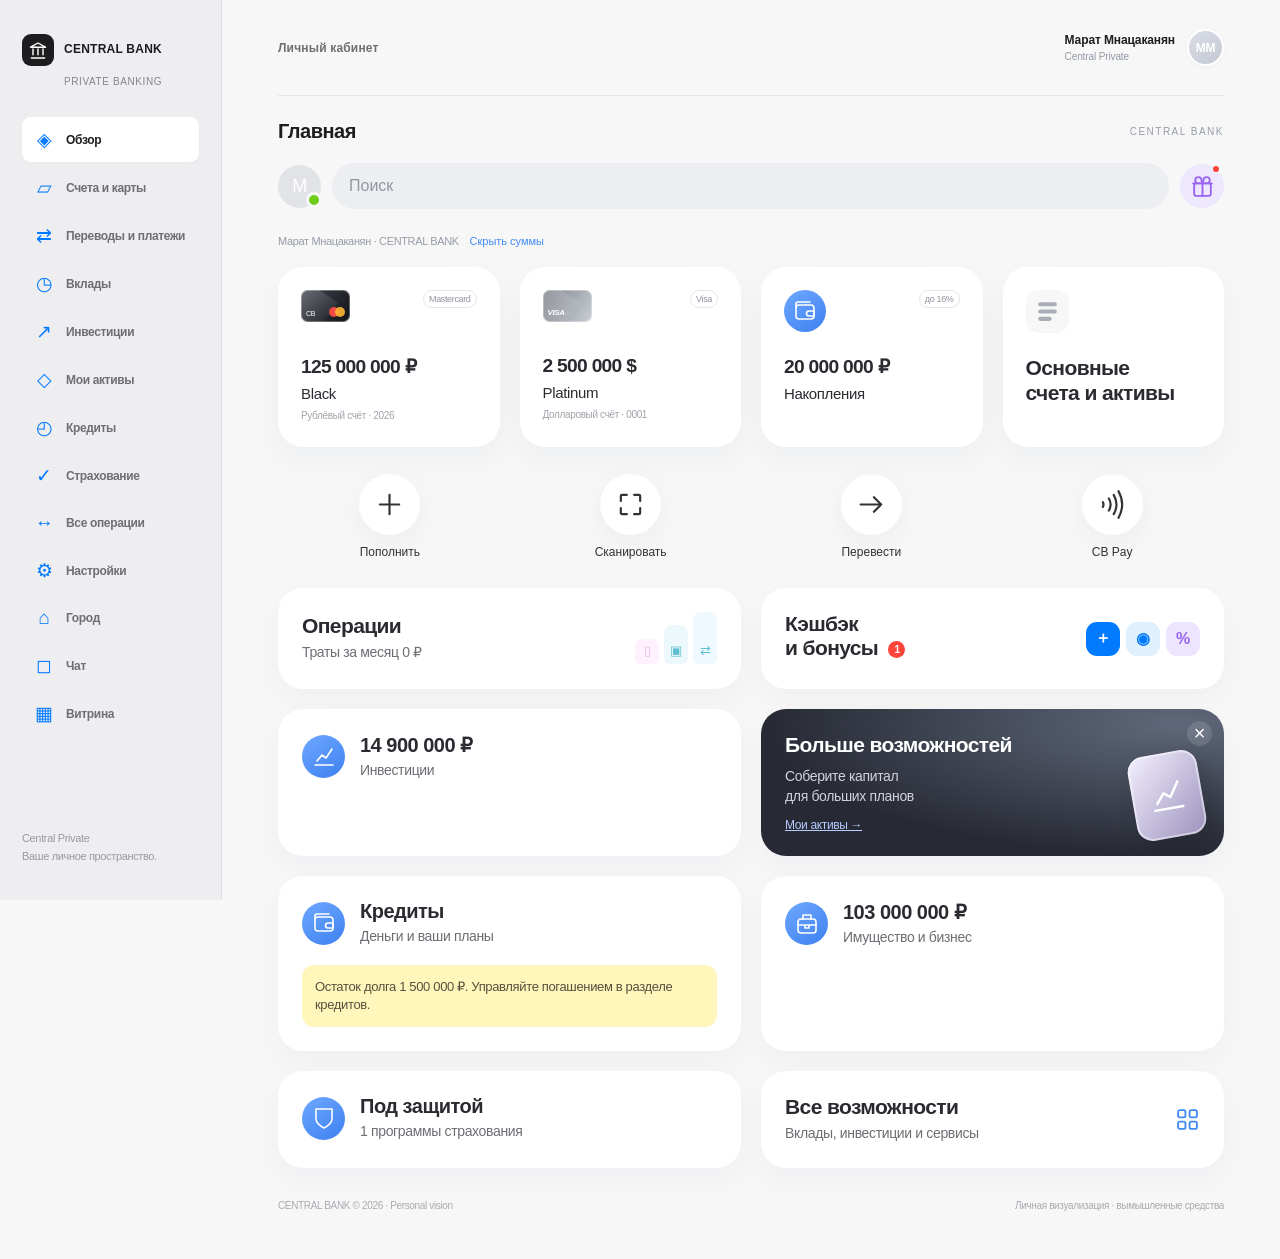
==== central-bank/index.html @ ab54c0a6 "Add QR camera scanner, phone transfer flow and C Bank home screen identity" ====
<!doctype html>
<html lang="ru">
<head>
<meta charset="UTF-8"><meta name="viewport" content="width=device-width, initial-scale=1"><meta name="theme-color" content="#f5f5f7">
<title>CENTRAL BANK — личный капитал</title>
<style>
:root{--bg:#f5f5f7;--panel:#fff;--text:#1d1d1f;--muted:#86868b;--line:#e7e7eb;--blue:#007aff;--gold:#007aff;--green:#248a3d}*{box-sizing:border-box}html{scroll-behavior:smooth}body{margin:0;color:var(--text);background:var(--bg);font:14px -apple-system,BlinkMacSystemFont,"SF Pro Display","Helvetica Neue",Arial,sans-serif;-webkit-font-smoothing:antialiased;letter-spacing:-.025em}button,input,select{font:inherit}button,a{-webkit-tap-highlight-color:transparent}button{cursor:pointer;color:inherit}button:focus-visible,a:focus-visible,input:focus-visible,select:focus-visible{outline:3px solid #007aff80;outline-offset:4px}button{transition:background .2s,transform .2s}button:active{transform:scale(.97)}svg{display:block}.ui-icon{width:21px;height:21px;stroke:currentColor;stroke-width:1.7;fill:none;stroke-linecap:round;stroke-linejoin:round;flex-shrink:0}aside{position:fixed;inset:0 auto 0 0;width:222px;border-right:1px solid #dedee5;background:#eeeef1;padding:34px 22px;display:flex;flex-direction:column;z-index:2}.brand{display:flex;gap:10px;align-items:center;font-size:12px;letter-spacing:.02em;font-weight:750;line-height:1.3}.brand br{display:none}.mark{width:32px;height:32px;display:grid;place-items:center;border-radius:9px;color:#fff;background:#1d1d1f}.mark .ui-icon{width:20px}.private{margin:10px 0 54px 42px;color:var(--muted);font-size:10px;letter-spacing:.06em}.nav{display:grid;gap:7px}.nav a{display:flex;gap:12px;align-items:center;color:#6e6e73;text-decoration:none;padding:12px 14px;border-radius:9px;font-weight:550;font-size:13px}.nav a.active{background:#fff;color:#1d1d1f;box-shadow:0 2px 5px #00000005}.nav a:hover{background:#ffffff99}.nav a.active .ui-icon{color:var(--blue)}.aside-bottom{margin-top:auto;color:#99999f;font-size:11px;line-height:1.7}.main{max-width:1520px;margin-left:222px;padding:0 56px 30px}header{height:96px;display:flex;align-items:center;justify-content:space-between;border-bottom:1px solid var(--line)}.eyebrow{font-size:12px;font-weight:550;letter-spacing:.015em;color:var(--muted)}.header-label{color:#6e6e73}.profile{display:flex;align-items:center;gap:12px}.profile-name{font-size:12px;font-weight:600;letter-spacing:-.01em}.profile small{display:block;color:var(--muted);font-size:10px;font-weight:400;margin-top:4px}.avatar{width:37px;height:37px;display:grid;place-items:center;border-radius:50%;background:linear-gradient(140deg,#dadde5,#c2c8d3);color:#fff;font-size:12px;font-weight:600;border:2px solid #fff;box-shadow:0 1px 4px #0000000a}.intro{margin:35px 0 26px;display:flex;align-items:center;justify-content:space-between}h1{font-size:39px;letter-spacing:-1.8px;line-height:1.1;margin:0 0 10px;font-weight:700}p{margin:0;color:var(--muted);line-height:1.5}.intro p{font-size:13px}.badge{font-size:10px;font-weight:600;color:#6e6e73;background:#e9e9ed;padding:7px 10px;border-radius:6px;letter-spacing:.03em}.wealth{position:relative;padding:7px 0 27px}.wealth-top{display:flex;align-items:center;gap:8px}.icon-btn{background:transparent;border:0;padding:5px;color:#a0a0a6}.icon-btn .ui-icon{width:17px;height:17px}.total{font-size:clamp(36px,4vw,58px);font-weight:650;letter-spacing:-2.4px;line-height:1.15;margin:10px 0 17px;font-variant-numeric:tabular-nums}.wealth-footer{display:flex;align-items:center;justify-content:space-between;gap:15px}.gain{display:flex;align-items:center;gap:6px;font-size:11px;color:#248a3d}.gain .ui-icon{width:14px;height:14px}.rate{font-size:11px;color:#99999f}.section-title{display:flex;justify-content:space-between;align-items:center;margin:10px 0 17px}h2{font-size:21px;font-weight:650;letter-spacing:-.7px;margin:0}.text-button{display:flex;align-items:center;gap:5px;background:none;border:0;color:var(--blue);font-size:12px;padding:7px 0}.text-button .ui-icon{width:14px;height:14px}.cards{display:grid;grid-template-columns:1fr 1fr;gap:24px}.card{position:relative;isolation:isolate;overflow:hidden;aspect-ratio:1.65;padding:25px 28px 23px;border-radius:19px;color:#37373c;background:radial-gradient(ellipse at 30% 0%,#fff 0%,transparent 50%),linear-gradient(120deg,#dddfe3,#f4f4f5 48%,#bfc2ca);box-shadow:0 16px 25px -15px #575b6470,inset 0 0 0 1px #fff9;display:flex;flex-direction:column;transition:transform .35s,box-shadow .35s;min-width:0}.card:before{content:'';position:absolute;inset:0;z-index:-1;opacity:.15;pointer-events:none;background-image:url("data:image/svg+xml,%3Csvg xmlns='http://www.w3.org/2000/svg' width='150' height='150'%3E%3Cfilter id='n'%3E%3CfeTurbulence type='fractalNoise' baseFrequency='.8' numOctaves='3' stitchTiles='stitch'/%3E%3C/filter%3E%3Crect width='100%25' height='100%25' opacity='.4' filter='url(%23n)'/%3E%3C/svg%3E")}.card:after{content:'';position:absolute;inset:-100% -30%;z-index:-1;background:linear-gradient(115deg,transparent 46%,#ffffff50 50%,transparent 54%);transform:translateX(-22%);pointer-events:none}.card:hover{transform:translateY(-5px);box-shadow:0 24px 32px -18px #575b6470}.card.dark{color:#f5f5f7;background:radial-gradient(ellipse at 0% 0%,#505157,transparent 60%),linear-gradient(125deg,#2e2f34,#121316 70%,#34353b);box-shadow:0 16px 25px -15px #1118,inset 0 0 0 1px #ffffff20}.card-top{display:flex;justify-content:space-between;align-items:center;font-size:11px;letter-spacing:1.2px;font-weight:650}.currency{font-size:10px;font-weight:500;letter-spacing:.6px;border:1px solid #00000020;border-radius:5px;padding:5px 7px}.dark .currency{border-color:#ffffff30;color:#b8b8bf}.card-label{font-size:10px;color:#71717a;margin-top:27px}.dark .card-label{color:#aaaab1}.card-balance{font-size:clamp(23px,2.7vw,36px);font-weight:550;letter-spacing:-1.2px;margin-top:7px;font-variant-numeric:tabular-nums;white-space:nowrap}.card-number{font-size:10px;letter-spacing:2px;margin-top:13px;color:#7d7d86}.dark .card-number{color:#93939b}.card-bottom{display:flex;align-items:end;justify-content:space-between;margin-top:auto;padding-top:20px;gap:8px}.card-bottom>span{font-size:9px;letter-spacing:1.3px;font-weight:500}.network{width:58px;height:27px;flex-shrink:0}.network.visa{width:57px;height:23px;fill:#f5f5f7}.actions{display:grid;grid-template-columns:repeat(3,1fr);gap:12px;margin:25px 0 0}.action{border:0;background:#fff;border-radius:13px;display:flex;align-items:center;justify-content:center;gap:10px;padding:18px 12px;font-size:12px;font-weight:550;box-shadow:0 2px 8px #00000003}.action:hover{background:#eaf2ff}.action i{color:var(--blue);font-style:normal}.action .ui-icon{width:19px;height:19px}.lower{display:grid;grid-template-columns:1.1fr 1fr;gap:23px;margin-top:31px}.panel{background:var(--panel);border:1px solid #ededf0;border-radius:17px;padding:25px}.panel-heading{display:flex;align-items:center;justify-content:space-between;gap:14px;margin-bottom:24px}.panel h2{font-size:17px;letter-spacing:-.5px}.period{font-size:9px;letter-spacing:.02em;color:var(--muted)}.chart{width:100%;height:115px;display:block}.chart-labels{display:flex;justify-content:space-between;font-size:8px;color:#aaaab0;letter-spacing:.03em;margin-top:13px}.chart-note{font-size:10px;color:#aaaab0;margin-top:17px}.transaction{display:flex;gap:11px;align-items:center;padding:14px 0;border-top:1px solid #f0f0f2}.transaction:first-child{border:0;padding-top:0}.transaction:last-child{padding-bottom:0}.tx-icon{width:34px;height:34px;display:grid;place-items:center;border-radius:10px;background:#f2f5fa;color:var(--blue);flex-shrink:0}.tx-icon .ui-icon{width:17px;height:17px}.tx-name{font-size:12px;font-weight:550}.tx-date{font-size:10px;color:#a0a0a6;margin-top:5px}.tx-amount{margin-left:auto;font-size:12px;color:#248a3d;font-weight:500;white-space:nowrap}.empty{font-size:12px;color:#a0a0a6;max-width:260px;line-height:1.7;padding:10px 0}footer{display:flex;align-items:center;justify-content:space-between;gap:15px;margin-top:30px;font-size:10px;color:#aaaab0;line-height:1.6}dialog{border:1px solid #ffffff90;border-radius:24px;padding:30px;width:min(440px,calc(100% - 32px));color:var(--text);background:#fafafdf5;box-shadow:0 25px 100px #0003;backdrop-filter:blur(30px)}dialog::backdrop{background:#12152555;backdrop-filter:blur(7px)}dialog h2{font-size:24px;margin-bottom:12px}dialog p{font-size:12px;margin-bottom:23px}label{display:block;font-size:12px;font-weight:500;margin:17px 0 8px}input,select{width:100%;border:1px solid #dddde3;background:#fff;border-radius:10px;color:var(--text);padding:13px;min-height:46px}.dialog-actions{display:flex;gap:10px;margin-top:25px}.primary{flex:1;background:var(--blue);color:#fff;border:0;border-radius:10px;padding:14px 20px;font-weight:600}.secondary{background:#e9e9ee;border:0;border-radius:10px;padding:14px 20px}.error{font-size:12px;color:#d33a30;margin-top:12px}#toast{position:fixed;bottom:25px;left:50%;transform:translateX(-50%);padding:15px 24px;color:#fff;background:#242426ec;backdrop-filter:blur(20px);border-radius:30px;font-size:12px;box-shadow:0 8px 25px #0002;z-index:5;max-width:calc(100% - 30px);text-align:center}#toast:empty{display:none}section{scroll-margin-top:25px}@keyframes appear{from{opacity:0;transform:translateY(15px)}to{opacity:1;transform:translateY(0)}}.intro,.wealth,.cards,.lower{animation:appear .6s both}.cards{animation-delay:.1s}.lower{animation-delay:.2s}@media(min-width:1500px){.main{padding-left:80px;padding-right:80px}}@media(max-width:1100px){aside{width:190px;padding:30px 16px}.main{margin-left:190px;padding:0 30px 25px}.card{padding:21px;aspect-ratio:auto;min-height:230px}.card-balance{font-size:26px}.card-label{margin-top:22px}.lower{grid-template-columns:1fr}.brand{font-size:10px}.cards{gap:17px}.total{font-size:46px}}@media(max-width:700px){aside{position:static;width:auto;border:0;border-bottom:1px solid #e5e5ea;background:#f5f5f7;padding:18px 22px;flex-direction:row}.brand{font-size:11px;letter-spacing:.06em}.mark{width:28px;height:28px;border-radius:8px}.private,.nav,.aside-bottom{display:none}.main{margin:0;padding:0 22px 25px}header{height:76px}.header-label{font-size:10px}.profile-name{font-size:11px}.profile small{font-size:9px}.profile{gap:9px}.avatar{width:33px;height:33px;font-size:10px}.intro{margin:28px 0 23px}h1{font-size:34px;letter-spacing:-1.5px}.intro p{font-size:12px}.badge{font-size:8px;padding:6px 8px}.wealth{padding:0 0 24px}.total{font-size:40px;letter-spacing:-1.9px;margin:10px 0 14px}.wealth-footer{align-items:start;flex-direction:column;gap:9px}.gain,.rate{font-size:10px}.section-title{margin:7px 0 15px}h2{font-size:21px}.text-button{font-size:11px}.cards{grid-template-columns:1fr;gap:20px}.card{padding:25px 27px 23px;aspect-ratio:1.62;min-height:218px;border-radius:18px}.card-top{font-size:10px}.card-label{margin-top:23px;font-size:10px}.card-balance{font-size:32px}.card-number{margin-top:10px}.card-bottom{padding-top:20px}.card-bottom>span{font-size:9px}.actions{gap:8px;margin-top:22px}.action{flex-direction:column;gap:10px;padding:17px 5px;font-size:10px;border-radius:13px}.action .ui-icon{width:22px;height:22px}.lower{gap:16px;margin-top:26px}.panel{padding:23px;border-radius:17px}.panel-heading{margin-bottom:22px}.panel h2{font-size:17px}.period{font-size:8px}footer{flex-direction:column;gap:4px;align-items:start;margin-top:25px;font-size:9px}.empty{max-width:none}}@media(max-width:360px){.main{padding-left:16px;padding-right:16px}.total{font-size:35px}.card-balance{font-size:29px}.card{padding:23px}.profile-name{font-size:10px}.panel{padding:20px}}@media(prefers-reduced-motion:reduce){html{scroll-behavior:auto}*,*:before,*:after{animation:none!important;transition:none!important}}
</style>
<link rel="stylesheet" href="services.css?v=5"><link rel="stylesheet" href="experience.css?v=5">
<link rel="stylesheet" href="features.css?v=5"><link rel="manifest" href="manifest.webmanifest?v=5"><link rel="apple-touch-icon" sizes="180x180" href="icons/icon-180.png?v=5"><link rel="icon" href="icons/icon-192.png?v=5"><meta name="apple-mobile-web-app-capable" content="yes"><meta name="apple-mobile-web-app-title" content="C Bank"><meta name="apple-mobile-web-app-status-bar-style" content="default"></head>
<body>
<aside><div><div class="brand"><span class="mark"><svg class="ui-icon" viewBox="0 0 24 24" aria-hidden="true"><path d="m3 8 9-5 9 5M4 21h16M6 10v7m6-7v7m6-7v7M3 8h18"/></svg></span><span>CENTRAL<br> BANK</span></div><div class="private">PRIVATE BANKING</div></div><nav class="nav" aria-label="Разделы банка"><a href="#overview" data-route="overview"><span aria-hidden="true">◈</span>Обзор</a><a href="#accounts" data-route="accounts"><span aria-hidden="true">▱</span>Счета и карты</a><a href="#payments" data-route="payments"><span aria-hidden="true">⇄</span>Переводы и платежи</a><a href="#deposits" data-route="deposits"><span aria-hidden="true">◷</span>Вклады</a><a href="#investments" data-route="investments"><span aria-hidden="true">↗</span>Инвестиции</a><a href="#assets" data-route="assets"><span aria-hidden="true">◇</span>Мои активы</a><a href="#loans" data-route="loans"><span aria-hidden="true">◴</span>Кредиты</a><a href="#insurance" data-route="insurance"><span aria-hidden="true">✓</span>Страхование</a><a href="#history" data-route="history"><span aria-hidden="true">↔</span>Все операции</a><a href="#settings" data-route="settings"><span aria-hidden="true">⚙</span>Настройки</a></nav><div class="aside-bottom">Central Private<br>Ваше личное пространство.</div></aside>
<main class="main" id="overview">
<header><div class="eyebrow header-label">Личный кабинет</div><div class="profile"><div class="profile-name">Марат Мнацаканян<small>Central Private</small></div><div class="avatar">ММ</div></div></header>
<div id="overviewPage"><div id="legacyOverview"><section class="intro"><div><h1>Ваш Wallet.</h1><p>Марат, всё важное — в одном месте.</p></div><span class="badge">PRIVATE</span></section>
<section class="wealth" aria-label="Общий капитал"><div class="wealth-top"><span class="eyebrow">Общий баланс</span><button class="icon-btn" id="visibility" aria-label="Скрыть балансы" aria-pressed="false"><svg class="ui-icon" viewBox="0 0 24 24" aria-hidden="true"><path d="M2 12s4-7 10-7 10 7 10 7-4 7-10 7S2 12 2 12Z"/><circle cx="12" cy="12" r="3"/></svg></button></div><div class="total" id="total"></div><div class="wealth-footer"><span class="gain"><svg class="ui-icon" viewBox="0 0 24 24" aria-hidden="true"><path d="m4 16 6-6 4 4 6-10m-6 0h6v6"/></svg>Личный капитал</span><span class="rate">Расчётный курс · 1 USD = 95 ₽</span></div></section>
<section id="cards"><div class="section-title"><h2>Мои карты</h2><button class="text-button" id="edit">Настроить</button></div><div class="cards"><article class="card"><div class="card-top"><span>CENTRAL BANK</span><span class="currency">RUB</span></div><div class="card-label">Рублёвый счёт</div><div class="card-balance" id="rubBalance"></div><div class="card-number">•••• 2026</div><div class="card-bottom"><span>MARAT MNATSAKANYAN</span><svg class="network" viewBox="0 0 70 42" role="img" aria-label="Mastercard"><circle cx="26" cy="21" r="20" fill="#eb001b"/><circle cx="45" cy="21" r="20" fill="#f79e1b"/><path d="M35.5 3.4a20 20 0 0 1 0 35.2 20 20 0 0 1 0-35.2" fill="#ff5f00"/></svg></div></article><article class="card dark"><div class="card-top"><span>CENTRAL BANK</span><span class="currency">USD</span></div><div class="card-label">Долларовый счёт</div><div class="card-balance" id="usdBalance"></div><div class="card-number">•••• 0001</div><div class="card-bottom"><span>MARAT MNATSAKANYAN</span><svg class="network visa" viewBox="0 0 100 33" role="img" aria-label="Visa"><path d="M38 1 24 32H13L5 8C4 5 2 4 0 3V1h17l6 22L32 1zm4 0h9l-6 31h-9zm36 1-2 7c-3-1-5-2-8-2-3 0-5 1-5 3 0 4 14 4 14 12 0 7-6 11-15 11-4 0-8-1-11-2l2-7c3 2 6 2 9 2 3 0 5-1 5-3 0-4-14-4-14-12C53 4 59 0 68 0c4 0 7 1 10 2zm15-1h7v31h-8l-1-5H81l-2 5h-9L85 4c1-2 3-3 8-3zm-1 8-7 12h7z"/></svg></div></article></div></section>
<div class="actions"><button class="action" id="add"><i><svg class="ui-icon" viewBox="0 0 24 24" aria-hidden="true"><path d="M12 5v14M5 12h14"/></svg></i>Пополнить</button><button class="action" id="transfer"><i><svg class="ui-icon" viewBox="0 0 24 24" aria-hidden="true"><path d="M4 8h16m-4-4 4 4-4 4M20 16H4m4-4-4 4 4 4"/></svg></i>Обменять валюту</button><button class="action" id="reset"><i><svg class="ui-icon" viewBox="0 0 24 24" aria-hidden="true"><path d="M3 11a9 9 0 1 1 2 7M3 5v6h6"/></svg></i>Начать заново</button></div>
<div class="lower"><section class="panel"><div class="panel-heading"><h2>Ваши возможности</h2><span class="period">ВЗГЛЯД В БУДУЩЕЕ</span></div><svg class="chart" viewBox="0 0 500 135" preserveAspectRatio="none" role="img" aria-label="Декоративный график роста капитала"><defs><linearGradient id="fill" x1="0" y1="0" x2="0" y2="1"><stop stop-color="#007aff" stop-opacity=".2"/><stop offset="1" stop-color="#007aff" stop-opacity="0"/></linearGradient></defs><path d="M0 35H500M0 80H500M0 125H500" stroke="#f0f0f4" fill="none"/><path d="M0 122 C35 122 40 105 65 109 S100 88 130 92 S170 70 200 78 S240 52 270 60 S310 42 335 46 S375 22 400 28 S460 10 500 5 V135 H0Z" fill="url(#fill)"/><path d="M0 122 C35 122 40 105 65 109 S100 88 130 92 S170 70 200 78 S240 52 270 60 S310 42 335 46 S375 22 400 28 S460 10 500 5" stroke="#007aff" stroke-width="2" fill="none"/></svg><div class="chart-labels"><span>МЕЧТА</span><span>НАМЕРЕНИЕ</span><span>ДЕЙСТВИЕ</span><span>БУДУЩЕЕ</span></div><div class="chart-note">Визуализация роста вашего капитала.</div></section><section class="panel" id="history"><div class="panel-heading"><h2>История операций</h2><span class="period" id="txCount"></span></div><div id="transactions"></div></section></div>
</div><div id="homeDashboard"></div></div><div id="routePage" hidden></div><footer><span>CENTRAL BANK © <span id="year"></span> · Personal vision</span><span>Личная визуализация · вымышленные средства</span></footer>
</main><nav id="bottomNav" aria-label="Основная навигация"></nav>
<dialog id="modal"><form id="form"><h2 id="modalTitle"></h2><p id="modalDescription"></p><div id="fields"></div><div class="error" id="error" role="alert"></div><div class="dialog-actions"><button class="secondary" type="button" id="cancel">Отмена</button><button class="primary" type="submit">Сохранить</button></div></form></dialog><div id="toast" role="status"></div>
<script src="vendor/jsQR.js?v=5"></script><script src="vendor/qrcode.js?v=5"></script><script src="app.js?v=5"></script><script src="features.js?v=5"></script>
</body></html>
---- central-bank/services.css ----
[hidden]{display:none!important}.nav{gap:3px}.nav a{padding:11px 12px;font-size:12px}.nav a>span{width:20px;text-align:center;font-size:19px;color:#007aff}.private{margin-bottom:30px}aside{overflow-y:auto}.aside-bottom{padding-top:25px}.page-heading{margin:35px 0 27px;display:flex;justify-content:space-between;align-items:center;gap:15px}.page-heading h1{font-size:34px}.page-heading p{font-size:13px}.grid-2{display:grid;grid-template-columns:1fr 1fr;gap:20px}.grid-3{display:grid;grid-template-columns:repeat(3,1fr);gap:18px}.stack{display:grid;gap:18px}.product{position:relative;background:#fff;border:1px solid #ededf0;border-radius:18px;padding:26px;min-width:0}.product h2{font-size:19px;margin:0 0 9px}.product p{font-size:12px;line-height:1.7}.product .value{display:block;font-size:30px;letter-spacing:-1.1px;font-weight:600;margin:18px 0 8px;font-variant-numeric:tabular-nums}.product .caption{font-size:11px;color:var(--muted)}.product .row{margin-top:20px}.product.hero{color:#fff;background:linear-gradient(125deg,#293445,#121a28);border-color:#293445}.hero p,.hero .caption{color:#acb8c9}.tag{display:inline-flex;align-items:center;background:#edf8ef;color:#248a3d;border-radius:6px;padding:5px 8px;font-size:10px;font-weight:550;line-height:1.2}.tag.blue{background:#eaf3ff;color:#007aff}.tag.gray{background:#f0f0f3;color:#777780}.tag.orange{background:#fff1e5;color:#a85c13}.row{display:flex;align-items:center;justify-content:space-between;gap:13px}.gap{margin-top:22px}.section-heading{display:flex;align-items:center;justify-content:space-between;gap:12px;margin:30px 0 17px}.service-btn{border:0;background:#eef4ff;color:#007aff;border-radius:10px;padding:11px 15px;font-size:12px;font-weight:550}.service-btn:hover{background:#dceaff}.service-btn.solid{background:#007aff;color:white}.service-btn.danger{background:#fff0ef;color:#c43b33}.service-btn:disabled{opacity:.5;cursor:default}.product-icon{display:grid;place-items:center;width:43px;height:43px;border-radius:13px;background:#eef4ff;color:#007aff;font-size:21px;margin-bottom:22px}.fact-list{margin:20px 0 0;padding:0;list-style:none}.fact-list li{display:flex;align-items:center;justify-content:space-between;gap:20px;border-top:1px solid #f0f0f2;padding:13px 0;font-size:12px}.fact-list li span:first-child{color:var(--muted)}.fact-list li:last-child{padding-bottom:0}.section-note{font-size:11px;color:#99999f;line-height:1.7;margin:17px 0}.asset-bar{height:8px;display:flex;overflow:hidden;border-radius:8px;margin:24px 0;gap:3px}.asset-bar span{display:block;height:100%;min-width:3px;background:#007aff}.asset-bar span:nth-child(2){background:#6b5ce7}.asset-bar span:nth-child(3){background:#5ac8a8}.asset-bar span:nth-child(4){background:#e8b85d}.asset-bar span:nth-child(5){background:#e98b8b}.asset-dot{width:8px;height:8px;border-radius:50%;display:inline-block;margin-right:8px;background:#007aff}.holding{display:flex;align-items:center;gap:13px;padding:18px 0;border-bottom:1px solid #f0f0f2}.holding:last-child{border:0;padding-bottom:0}.holding-icon{width:42px;height:42px;border-radius:12px;display:grid;place-items:center;background:#f4f4f7;font-weight:650;font-size:14px;flex-shrink:0}.holding-info{flex:1;min-width:0}.holding-info strong{display:block;font-size:13px;font-weight:550}.holding-info small{display:block;font-size:10px;color:var(--muted);margin-top:5px}.holding-price{text-align:right;font-size:13px;font-weight:550}.holding-price small{display:block;font-size:10px;color:var(--muted);margin-top:6px}.toolbar{display:flex;align-items:center;gap:10px;flex-wrap:wrap;margin:0 0 20px}.toolbar input{flex:1;min-width:140px}.toolbar select{width:auto;min-width:145px}.history-list .transaction{padding:20px 0}.history-list .transaction:first-child{padding-top:5px}.account-extra{padding:18px 4px 0}.account-extra .row{flex-wrap:wrap}.account-extra .caption{font-size:11px;color:var(--muted)}.account-state{font-size:11px;color:#248a3d;margin-bottom:13px}.account-state.frozen{color:#c43b33}.muted-card{filter:saturate(.2);opacity:.65}.goal-input{margin-top:15px}.settings-row{padding:18px 0;border-top:1px solid #eeeef2}.settings-row:first-child{border:0}.settings-row strong{font-size:13px;font-weight:550;display:block}.settings-row small{font-size:11px;color:var(--muted);display:block;margin-top:6px;line-height:1.6}.switch{position:relative;width:45px;height:27px;border-radius:30px;border:0;background:#d1d1d6;flex-shrink:0}.switch[aria-checked=true]{background:#34c759}.switch:after{content:'';position:absolute;width:23px;height:23px;border-radius:50%;background:#fff;left:2px;top:2px;box-shadow:0 2px 3px #0002;transition:transform .2s}.switch[aria-checked=true]:after{transform:translateX(18px)}.payment-preview{background:#f4f5f8;padding:14px;border-radius:11px;font-size:12px;color:#6e6e73;margin:17px 0}.modal-help{font-size:11px;line-height:1.7;color:var(--muted);margin-top:15px}.empty-state{padding:35px 0;color:var(--muted);font-size:13px;text-align:center}.mobile-page-label{display:none}.tx-amount.outgoing{color:#1d1d1f}.quick-services{display:grid;grid-template-columns:repeat(4,1fr);gap:12px;margin:22px 0 0}.quick-service{display:flex;flex-direction:column;gap:10px;padding:18px;border:0;border-radius:14px;background:#fff;text-decoration:none;color:var(--text);font-size:12px}.quick-service span{color:#007aff;font-size:22px}.quick-service:hover{background:#eaf2ff}#overviewSummary .product{padding:22px}#overviewSummary .value{font-size:24px}.chart-note{line-height:1.6}@media(max-width:1100px){.grid-3{grid-template-columns:1fr 1fr}.product{padding:22px}.grid-2{gap:17px}.product .value{font-size:26px}.quick-services{grid-template-columns:1fr 1fr}.nav a{font-size:11px}}@media(max-width:700px){aside{padding:16px 22px 0;display:block;overflow:visible}.brand{margin-bottom:16px}.nav{display:flex;overflow-x:auto;gap:7px;padding:0 0 13px;scrollbar-width:none;margin-right:-22px}.nav::-webkit-scrollbar{display:none}.nav a{white-space:nowrap;flex-shrink:0;padding:9px 12px;background:#eaeaf0;border-radius:20px;font-size:11px;gap:7px}.nav a>span{font-size:15px;width:auto}.nav a.active{background:#1d1d1f;color:#fff}.nav a.active>span{color:#fff}.grid-2,.grid-3{grid-template-columns:1fr}.page-heading{margin-top:27px}.page-heading h1{font-size:30px}.page-heading p{font-size:12px}.product{padding:23px}.product .value{font-size:28px}.section-heading h2{font-size:20px}.section-heading{margin-top:26px}.toolbar{gap:8px}.toolbar select{min-width:130px;font-size:12px}.history-list .tx-name{font-size:11px}.history-list .tx-amount{font-size:11px}.quick-services{gap:10px}.quick-service{padding:17px}.holding{gap:10px;flex-wrap:wrap}.holding-info{min-width:90px}.holding-price{font-size:12px}.holding .service-btn{padding:9px 12px;font-size:11px}.fact-list li{gap:10px}.settings-row{gap:15px}header{height:72px}}
.cards{grid-template-columns:repeat(2,minmax(0,1fr))}.card{width:100%;max-width:100%}.cards>div{min-width:0}.value,.total{overflow-wrap:anywhere}.fact-list li span:last-child{text-align:right;overflow-wrap:anywhere}.product h2,.holding-info strong,.tx-name{overflow-wrap:anywhere}@media(max-width:700px){.cards{grid-template-columns:minmax(0,1fr)}}@media(max-width:360px){.card{aspect-ratio:auto;min-height:210px}.card-balance{font-size:27px}.card-bottom>span{font-size:8px;letter-spacing:.8px}.network{width:48px}}
---- central-bank/experience.css ----
:root{--blue:#428bf2;--bg:#f7f7f8;--panel:#fff}body{background:var(--bg);letter-spacing:-.025em}#legacyOverview{display:none}#homeDashboard{padding-top:24px}.main{padding-bottom:45px}.home-top{display:flex;align-items:center;gap:11px;margin-bottom:26px}.home-avatar{width:43px;height:43px;border-radius:50%;background:#e2e3e7;color:#fff;display:grid;place-items:center;text-decoration:none;font-size:18px;position:relative;flex-shrink:0}.home-avatar:after{content:'';position:absolute;right:-1px;bottom:0;width:10px;height:10px;border:3px solid var(--bg);background:#70ce1b;border-radius:50%}.home-search{flex:1;min-width:0;background:#eceef1;border:0;border-radius:24px;padding:13px 17px;font-size:16px;color:#333;max-height:45px}.home-search::placeholder{color:#92979f}.gift-button{width:44px;height:44px;border-radius:50%;border:0;background:#eee8ff;color:#9965ef;display:grid;place-items:center;position:relative;flex-shrink:0}.gift-button:after{content:'';position:absolute;right:5px;top:2px;width:6px;height:6px;border-radius:50%;background:#ff453a}.ref-icon{width:25px;height:25px;display:block;fill:none;stroke:currentColor;stroke-width:1.8;stroke-linecap:round;stroke-linejoin:round}.search-results{margin:-10px 0 20px;border-radius:20px;background:#fff;padding:10px;box-shadow:0 8px 25px #00000008}.search-results:empty{display:none}.search-result{display:block;border:0;background:transparent;text-align:left;text-decoration:none;padding:12px;color:#222;font-size:14px;width:100%;border-radius:10px}.search-result:hover{background:#f4f5f7}.tile-grid{display:grid;grid-template-columns:repeat(4,minmax(0,1fr));gap:20px}.bank-tile{display:flex;flex-direction:column;align-items:start;text-align:left;background:#fff;border:0;border-radius:25px;padding:23px;min-width:0;min-height:180px;color:#292b30;text-decoration:none;box-shadow:0 12px 30px #20232d0b;position:relative;transition:transform .2s}.bank-tile:hover{transform:translateY(-3px)}.tile-top{display:flex;justify-content:space-between;align-items:start;width:100%;gap:7px;min-height:45px;margin-bottom:20px}.mini-card{position:relative;width:49px;height:32px;border-radius:7px;background:linear-gradient(130deg,#424650,#111216);box-shadow:inset 0 0 0 1px #ffffff50;overflow:hidden;color:#fff;font-size:7px;display:flex;align-items:end;padding:5px;flex-shrink:0}.mini-card:before{content:'';position:absolute;width:50px;height:50px;background:linear-gradient(110deg,#fff4,transparent);transform:rotate(35deg);left:-23px;top:-6px}.mini-card .mini-network{position:absolute;right:5px;bottom:5px;display:flex}.mini-network i{width:10px;height:10px;border-radius:50%;background:#ef4b44}.mini-network i+i{background:#ffb534;margin-left:-4px;opacity:.9}.mini-card.silver{background:linear-gradient(120deg,#7b7f87,#cbd0d7);color:white}.mini-card.silver b{font-size:8px;font-style:italic}.tile-badge{font-size:9px;white-space:nowrap;color:#8e9299;border:1px solid #e5e6e9;border-radius:12px;padding:3px 5px}.tile-amount{font-size:22px;font-weight:680;letter-spacing:-.7px;white-space:nowrap;max-width:100%;margin-bottom:6px;font-variant-numeric:tabular-nums}.tile-name{font-size:15px;line-height:1.3}.tile-name small{display:block;font-size:10px;color:#a0a3ab;margin-top:5px}.round-blue{display:grid;place-items:center;width:42px;height:42px;flex-shrink:0;color:#fff;border-radius:50%;background:linear-gradient(145deg,#6ea8ff,#3d80f0)}.round-blue .ref-icon{width:24px;height:24px;stroke-width:1.6}.neutral-icon{border-radius:13px;background:#f7f7f8;color:#a9adb5;width:43px;height:43px;display:grid;place-items:center}.tile-all{font-size:21px;font-weight:650;line-height:1.2;letter-spacing:-.6px}.quick-row{display:flex;gap:25px;overflow-x:auto;scrollbar-width:none;padding:26px 4px 28px}.quick-row::-webkit-scrollbar{display:none}.round-action{display:flex;flex-direction:column;align-items:center;gap:10px;border:0;background:none;min-width:76px;color:#333;flex:1;font-size:12px;white-space:nowrap;text-decoration:none}.round-action .action-circle{width:61px;height:61px;border-radius:50%;background:#fff;box-shadow:0 8px 25px #20232d0c;display:grid;place-items:center}.action-circle .ref-icon{width:29px;height:29px;stroke-width:1.8}.home-widgets{display:grid;grid-template-columns:1fr 1fr;gap:20px}.widget{display:block;width:100%;border:0;background:#fff;border-radius:25px;padding:24px;text-align:left;text-decoration:none;color:#292b30;box-shadow:0 12px 30px #20232d09;position:relative;overflow:hidden}.widget h2{font-size:21px;letter-spacing:-.6px;margin:0 0 5px;font-weight:680}.widget p{font-size:14px;color:#6c6e73;line-height:1.4}.widget .row{gap:15px}.widget.wide{grid-column:1/-1}.widget-title{min-width:0}.widget-title strong{font-size:20px;font-weight:650;letter-spacing:-.5px;display:block;margin-bottom:4px}.widget-title p{font-size:14px}.widget .round-blue{width:43px;height:43px}.widget-link{cursor:pointer}.widget-link:hover{background:#fdfdff}.operation-illustration{height:52px;display:flex;align-items:end;gap:5px;flex-shrink:0}.operation-illustration i{width:24px;border-radius:8px 8px 5px 5px;display:grid;place-items:end center;font-style:normal;font-size:13px;padding-bottom:6px;color:#60bfd0;background:#ecf8fc}.operation-illustration i:nth-child(1){height:25px;background:#fff1fd;color:#eab6e5}.operation-illustration i:nth-child(2){height:39px}.operation-illustration i:nth-child(3){height:52px;background:#eefaff}.bonus-logos{display:flex;gap:6px;flex-shrink:0}.bonus-logos span{width:34px;height:34px;border-radius:11px;display:grid;place-items:center;background:#dff1ff;color:#007aff;font-weight:700;font-size:16px}.bonus-logos span:first-child{background:#007aff;color:white}.bonus-logos span:last-child{background:#ede5ff;color:#9765ef}.notice-pill{background:#fff6bb;padding:13px;border-radius:12px;margin-top:18px;font-size:13px;line-height:1.4;color:#55513d}.offer-banner{background:radial-gradient(ellipse at 90% 10%,#5f687a,transparent 70%),#272a34;color:#fff;min-height:138px;padding-right:110px;display:flex;align-items:center}.offer-banner p{color:#d1d3da;margin-top:10px}.offer-art{position:absolute;right:22px;bottom:18px;width:70px;height:85px;transform:rotate(-10deg);border-radius:16px;background:linear-gradient(135deg,#f3efff,#9d93bd);box-shadow:inset 0 0 0 2px #fff7,9px 9px 25px #0003;display:grid;place-items:center;color:#fff;font-size:35px}.offer-close{position:absolute;right:12px;top:12px;z-index:1;border:0;border-radius:50%;width:25px;height:25px;display:grid;place-items:center;background:#ffffff20;color:inherit;font-size:20px}.widget-caption{font-size:10px;color:#989ca5;margin-top:15px}.ref-page{padding:25px 0 0}.ref-page-title{text-align:center;font-size:20px;letter-spacing:-.5px;font-weight:650;margin:4px 0 25px}.ref-stack{display:grid;gap:21px}.ref-panel{border:0;background:#fff;border-radius:25px;padding:24px;box-shadow:0 12px 30px #20232d09;min-width:0}.ref-panel h2{font-size:23px;letter-spacing:-.7px;margin:0 0 12px;font-weight:680}.ref-panel p{font-size:14px;color:#969aa3;line-height:1.4}.template-row{display:flex;gap:13px;margin-bottom:23px;overflow-x:auto}.template-add{display:flex;flex-direction:column;justify-content:space-between;align-items:start;width:112px;min-height:111px;border:0;border-radius:17px;padding:15px;color:#428bf2;background:#eef0f5;font-size:12px;line-height:1.4;text-align:left;flex-shrink:0}.template-add .ref-icon{width:27px;height:27px}.template-add strong{font-weight:550}.planned-button{display:block;width:100%;border:0;padding:13px;border-radius:12px;background:#f6f6f8;color:#428bf2;margin-top:18px;font-size:14px}.small-pill-row{display:grid;grid-template-columns:1fr 1fr;gap:18px}.small-pill{background:#fff;border:0;border-radius:25px;padding:17px;text-decoration:none;color:#333;font-size:14px;display:flex;align-items:center;gap:10px;min-width:0;box-shadow:0 8px 25px #20232d08}.small-pill .ref-icon{color:#428bf2;width:21px;height:21px}.recipient-input{border:0;background:#f7f7f9;border-radius:14px;margin:5px 0 19px;font-size:16px;padding:16px;min-width:0;width:100%}.contact-row{display:flex;gap:20px;overflow-x:auto;scrollbar-width:none}.contact{border:0;background:none;display:flex;flex-direction:column;gap:8px;align-items:center;min-width:58px;color:#4e5158;font-size:11px;padding:0;text-align:center}.contact-avatar{width:52px;height:52px;display:grid;place-items:center;background:linear-gradient(140deg,#cdd3dc,#b3bac5);color:#fff;font-size:23px;border-radius:50%}.contact:first-child .contact-avatar{background:linear-gradient(140deg,#98c6fb,#4c88df)}.service-slider{display:flex;gap:10px;overflow-x:auto;margin-right:-24px;padding-right:24px;scrollbar-width:none}.service-square{border:0;border-radius:15px;min-width:94px;width:94px;min-height:105px;padding:13px;background:#f5f6f9;color:#292d34;display:flex;flex-direction:column;align-items:start;justify-content:space-between;font-size:12px;text-align:left;line-height:1.35;text-decoration:none;flex-shrink:0}.service-square .ref-icon{width:28px;height:28px;color:#428bf2;stroke-width:2}.ref-panel .panel-title-row{display:flex;justify-content:space-between;align-items:center;gap:10px;margin-bottom:13px}.panel-title-row h2{margin:0}.panel-title-row a{font-size:14px;color:#428bf2;text-decoration:none}.yellow-banner{position:relative;overflow:hidden;padding:24px 110px 24px 24px;min-height:125px;background:linear-gradient(110deg,#ffe345,#ffd83c,#edb44e);color:#403917;border-radius:25px;text-decoration:none;display:flex;align-items:center}.yellow-banner h2{font-size:22px;letter-spacing:-.6px;margin:0 0 9px}.yellow-banner p{font-size:13px;line-height:1.4;color:#716025}.yellow-art{position:absolute;right:25px;bottom:18px;width:57px;height:58px;border-radius:12px;background:linear-gradient(135deg,#ffed8c,#f5c24c);box-shadow:6px 6px 15px #9e760c44,inset 0 0 0 2px #fff7;display:grid;place-items:center;font-size:31px}.showcase-hero{position:relative;border-radius:26px;background:linear-gradient(150deg,#bcc3d3,#7d8496);min-height:335px;text-align:center;padding:35px 30px;color:white;overflow:hidden;margin-bottom:22px}.showcase-art{height:125px;display:grid;place-items:center;margin:0 auto 25px;font-size:75px;color:#ffe14a;filter:drop-shadow(4px 8px 5px #252c4b44);font-weight:750}.showcase-hero h1{font-size:28px;letter-spacing:-.8px;margin:0 0 13px}.showcase-hero p{color:#f0f0f4;font-size:14px;max-width:340px;margin:0 auto 20px}.yellow-button{border:0;border-radius:30px;padding:10px 22px;background:#ffe342;color:#4b4325;font-size:13px;font-weight:650}.service-four{display:grid;grid-template-columns:repeat(4,minmax(0,1fr));gap:14px}.service-four a,.service-four button{border:0;background:none;text-decoration:none;color:#4e5057;text-align:center;display:flex;align-items:center;flex-direction:column;gap:9px;font-size:11px;line-height:1.4;padding:0}.service-four .service-icon{display:grid;place-items:center;width:53px;height:53px;border-radius:16px;background:#f5f6fa;color:#428bf2}.service-icon .ref-icon{width:29px;height:29px}.showcase-list{margin-top:22px}.showcase-list .widget{min-height:120px}.chat-messages{display:flex;flex-direction:column;gap:13px;min-height:260px;padding-bottom:15px}.chat-bubble{max-width:90%;padding:14px 17px;border-radius:18px;background:#fff;font-size:14px;line-height:1.6;align-self:flex-start;box-shadow:0 5px 15px #00000005;overflow-wrap:anywhere}.chat-bubble.user{background:#e0edff;align-self:flex-end}.chat-author{font-size:10px;color:#8b93a2;margin-bottom:5px}.chat-form{display:flex;align-items:center;gap:10px}.chat-form input{min-width:0;border:0;background:#fff;border-radius:20px}.chat-form button{width:43px;height:43px;border:0;border-radius:50%;background:#428bf2;color:#fff;display:grid;place-items:center;flex-shrink:0}.chat-suggestions{display:flex;gap:8px;flex-wrap:wrap;margin:15px 0}.chat-suggestions button{font-size:11px;padding:9px 12px;border:0;border-radius:16px;color:#428bf2;background:#eaf2ff}.offer-categories{display:grid;grid-template-columns:1fr 1fr;gap:14px}.cashback-option{background:#fff;padding:22px;border-radius:22px;border:2px solid transparent;text-align:left;color:#333;box-shadow:0 8px 25px #00000005;min-width:0}.cashback-option.selected{border-color:#428bf2;background:#f2f7ff}.cashback-option strong{font-size:28px;color:#428bf2;display:block;margin-bottom:15px}.cashback-option span{font-size:15px}.cashback-option small{display:block;color:#9299a4;font-size:11px;margin-top:9px}.ref-footnote{font-size:10px;line-height:1.6;color:#969ca6;margin-top:20px}.bottom-nav{display:none}.unread-dot{display:inline-block;background:#ff453a;color:#fff;border-radius:50%;width:17px;height:17px;line-height:17px;text-align:center;font-size:10px;vertical-align:middle;margin-left:5px}.home-ident{display:flex;align-items:center;justify-content:space-between;margin-bottom:21px}.home-ident h1{font-size:20px;letter-spacing:-.5px;margin:0}.home-ident small{font-size:11px;color:#979da8}.home-balance{font-size:11px;color:#969ca6;margin-bottom:20px}.home-balance button{border:0;background:none;color:#428bf2;padding:0 0 0 8px;font-size:11px}.profile small{color:#9299a4}#bottomNav{display:none}.ref-grid{display:grid;grid-template-columns:1fr 1fr;gap:21px}.ref-grid .full{grid-column:1/-1}.tile-grid button{font-family:inherit}.card{border-radius:22px}.product,.panel{border-radius:24px;border-color:transparent;box-shadow:0 12px 30px #20232d07}.ref-page-title small{display:block;font-size:10px;color:#969ca6;font-weight:400;letter-spacing:0;margin-top:7px}#toast{bottom:90px}.blue-link{color:#428bf2;text-decoration:none}.tile-full-link{display:block;background:none;border:0;color:#428bf2;padding:12px 0 0;font-size:12px}.desktop-brand{color:#969ca6;letter-spacing:1.5px;font-size:10px}.recipient-button{display:block;border:0;background:#eaf2ff;color:#428bf2;width:100%;padding:11px;border-radius:12px;margin:-7px 0 20px}.template-saved{font-size:12px;background:#fff;min-width:112px;border-radius:17px;border:0;display:flex;flex-direction:column;align-items:start;justify-content:space-between;gap:10px;text-align:left;padding:15px;color:#363a41;box-shadow:0 6px 18px #00000007}.template-saved small{font-size:10px;color:#9ba1aa}.notification-toggle{border:0;background:transparent;color:#9299a4;display:flex;align-items:center;justify-content:center;gap:7px;font-size:12px;padding:10px;width:100%;margin:0 0 18px}.notification-toggle .ref-icon{width:16px;height:16px}@media(max-width:1100px){.tile-grid{grid-template-columns:repeat(2,minmax(0,1fr))}.home-widgets,.ref-grid{grid-template-columns:1fr}.tile-grid{gap:20px}.home-widgets .wide,.ref-grid .full{grid-column:auto}.bank-tile{min-height:155px}.tile-amount{font-size:21px}}@media(max-width:700px){aside{display:none}header{display:none}.main{padding:0 16px 105px;margin:0}#homeDashboard{padding-top:19px}.home-top{margin-bottom:22px}.home-avatar{width:43px;height:43px}.home-ident{display:none}.home-balance{margin:0 0 20px;font-size:10px}.bank-tile{padding:20px 18px;min-height:151px;border-radius:25px;box-shadow:0 11px 26px #242b380c}.tile-grid{gap:20px}.tile-top{min-height:35px;margin-bottom:20px}.tile-amount{font-size:20px;letter-spacing:-.7px}.tile-name{font-size:15px}.tile-name small{font-size:9px}.tile-all{font-size:20px}.tile-badge{font-size:8px;padding:2px 4px}.mini-card{width:45px;height:30px}.round-blue{width:40px;height:40px}.quick-row{gap:16px;padding:25px 0;overflow:visible;justify-content:space-between}.round-action{font-size:11px;min-width:0;flex:1;gap:9px}.round-action .action-circle{width:57px;height:57px}.action-circle .ref-icon{width:27px;height:27px}.home-widgets{gap:21px}.widget{border-radius:25px;padding:21px}.widget h2{font-size:20px}.widget p{font-size:14px}.operation-illustration{height:47px}.operation-illustration i{width:22px}.bonus-logos span{width:32px;height:32px}.offer-banner{padding-right:108px;min-height:117px}.offer-art{height:72px;width:59px;right:24px;bottom:16px;font-size:30px}.offer-banner p{font-size:13px}.widget-title strong{font-size:19px}.widget-title p{font-size:14px}.notice-pill{font-size:13px}.ref-page{padding-top:24px}.ref-page-title{margin:0 0 23px;font-size:19px}.ref-panel{border-radius:25px;padding:21px}.ref-panel h2{font-size:22px}.ref-panel p{font-size:14px}.ref-stack,.ref-grid{gap:21px}.ref-grid .full{grid-column:auto}.small-pill-row{gap:16px}.small-pill{font-size:13px;padding:15px}.recipient-input{font-size:15px;padding:15px}.template-add{width:105px;min-height:105px}.service-slider{margin-right:-21px;padding-right:21px}.service-square{width:91px;min-width:91px;min-height:99px}.yellow-banner{padding:21px 100px 21px 21px;min-height:119px}.yellow-banner h2{font-size:21px}.yellow-banner p{font-size:12px}.yellow-art{right:22px;width:54px;height:54px}.showcase-hero{margin:-24px -16px 22px;border-radius:0 0 27px 27px;min-height:360px;padding:32px 24px}.showcase-hero h1{font-size:25px}.showcase-hero p{font-size:14px}.showcase-art{height:145px;font-size:85px;margin-bottom:20px}.service-four{gap:9px}.service-four .service-icon{width:47px;height:47px;border-radius:14px}.service-four a,.service-four button{font-size:10px}.service-four .ref-icon{width:27px;height:27px}.page-heading{margin-top:26px}.page-heading h1{font-size:27px}.product,.panel{border-radius:24px}.product .value{font-size:27px}#bottomNav{position:fixed;display:flex;align-items:start;justify-content:space-around;bottom:0;left:0;right:0;min-height:75px;padding:9px 8px max(15px,env(safe-area-inset-bottom));background:#fafafbdf;backdrop-filter:blur(25px);-webkit-backdrop-filter:blur(25px);border-top:1px solid #e4e5e880;z-index:10;gap:0}#bottomNav a{display:flex;align-items:center;flex-direction:column;gap:5px;flex:1;min-width:0;text-decoration:none;color:#a1a5ad;font-size:9px;font-weight:550;letter-spacing:.02em}#bottomNav a[aria-current=page]{color:#428bf2}#bottomNav .ref-icon{width:26px;height:26px;stroke-width:2.2}#bottomNav .nav-logo{font-size:16px;font-weight:800;border-radius:7px;width:25px;height:27px;display:grid;place-items:center;background:currentColor;position:relative}#bottomNav .nav-logo b{color:#fff}footer{margin-top:24px;padding-bottom:3px;line-height:1.5}dialog{border-radius:25px;padding:25px}#toast{bottom:95px;min-width:200px}.ref-footnote{font-size:9px}.ref-panel .panel-title-row{margin-bottom:15px}.chat-messages{min-height:280px}.chat-bubble{font-size:13px}.cashback-option{padding:20px}.cashback-option strong{font-size:26px}.cashback-option span{font-size:14px}.ref-page .page-heading{margin-top:0}.notification-toggle{margin-bottom:15px}.home-search{font-size:16px}}@media(max-width:360px){.main{padding-left:14px;padding-right:14px}.tile-grid{gap:14px}.bank-tile{padding:17px 14px;min-height:145px}.tile-amount{font-size:18px}.tile-name{font-size:13px}.tile-badge{font-size:7px}.tile-top{gap:4px}.tile-all{font-size:18px}.round-action .action-circle{width:51px;height:51px}.round-action{font-size:10px}.quick-row{gap:10px}.widget h2{font-size:18px}.widget p{font-size:12px}.bonus-logos span{width:27px;height:27px}.ref-panel{padding:19px}.ref-panel h2{font-size:21px}.small-pill{font-size:12px;padding:13px}.tile-name small{font-size:8px}.home-search{padding:12px}.showcase-hero{margin-left:-14px;margin-right:-14px}.page-heading h1{font-size:25px}.offer-banner{padding-right:85px}.offer-art{right:18px;width:50px;height:65px}.ref-grid .full{min-width:0}.offer-categories{gap:10px}.cashback-option{padding:17px}}
.offer-art .ref-icon{width:38px;height:38px;stroke-width:1.5}.yellow-art .ref-icon{width:34px;height:34px;stroke-width:1.5}.showcase-art{filter:none;height:170px;margin-top:-10px;margin-bottom:17px}.showcase-art>svg{width:260px;max-width:100%;height:165px}.showcase-hero{min-height:380px}.showcase-list .widget{box-shadow:0 12px 30px #20232d09}@media(max-width:700px){.showcase-art{height:170px}.showcase-hero{min-height:390px}}.tile-amount{font-size:clamp(16px,1.5vw,22px)}@media(max-width:1100px){.tile-amount{font-size:22px}}@media(max-width:700px){.tile-amount{font-size:20px}}@media(max-width:360px){.tile-amount{font-size:18px}}
---- central-bank/features.css ----
.feature-title{display:flex;align-items:center;justify-content:space-between;margin:0 0 25px;gap:10px}.feature-title h1{font-size:19px;letter-spacing:-.4px;margin:0;text-align:center}.feature-title>a{color:#428bf2;font-size:34px;text-decoration:none;line-height:1;width:28px}.feature-title>span{width:28px;flex-shrink:0}.phone-progress{display:flex;gap:6px;margin-bottom:25px}.phone-progress span{height:4px;border-radius:4px;background:#e7eaf0;flex:1}.phone-progress .on{background:#428bf2}.feature-primary{display:block;width:100%;margin-top:22px;border-radius:13px}.transfer-person{text-align:center}.transfer-person .contact-avatar{margin:0 auto 18px;background:linear-gradient(135deg,#98baf9,#428bf2);width:65px;height:65px;font-size:27px}.transfer-person h2{margin-bottom:7px}.transfer-sum{display:block;font-size:34px;letter-spacing:-1.3px;margin:24px 0;overflow-wrap:anywhere}.transfer-check{width:68px;height:68px;background:#dcf7e5;color:#26a85c;border-radius:50%;display:grid;place-items:center;font-size:35px;margin:0 auto 22px}.details-tabs{display:flex;gap:10px;margin-bottom:22px}.details-tabs button{flex:1;background:#eaeef5;border:0;border-radius:13px;padding:13px;font-size:13px}.details-tabs .selected{background:#428bf2;color:#fff}.card-detail-number{font-size:23px;font-variant-numeric:tabular-nums;letter-spacing:1px;margin:25px 0;overflow-wrap:anywhere}.camera-stage{background:#181c24;border-radius:24px;overflow:hidden;position:relative;aspect-ratio:1;min-height:260px}.camera-stage video{position:absolute;inset:0;width:100%;height:100%;object-fit:cover}.camera-shade{position:absolute;inset:0;background:#0002}.camera-frame{position:absolute;inset:20%;border:1px solid #ffffff30;border-radius:16px;box-shadow:0 0 0 150px #0003}.camera-frame i{position:absolute;width:28px;height:28px;border:3px solid #fff}.camera-frame i:nth-child(1){top:-2px;left:-2px;border-right:0;border-bottom:0;border-radius:15px 0 0}.camera-frame i:nth-child(2){top:-2px;right:-2px;border-left:0;border-bottom:0;border-radius:0 15px 0 0}.camera-frame i:nth-child(3){bottom:-2px;left:-2px;border-right:0;border-top:0;border-radius:0 0 0 15px}.camera-frame i:nth-child(4){bottom:-2px;right:-2px;border-left:0;border-top:0;border-radius:0 0 15px}.camera-hint{position:absolute;bottom:7%;left:0;right:0;text-align:center;color:#fff;font-size:13px}.scan-status{font-size:12px;margin:17px 0;color:#7d8695;line-height:1.6}.scanner-actions{display:flex;gap:12px}.scanner-actions>*{flex:1;text-align:center}.image-picker{margin:0;display:grid;place-items:center;cursor:pointer}.image-picker input{position:absolute;width:1px;height:1px;opacity:0}textarea{font:inherit;resize:vertical;border:1px solid #dddde3;border-radius:12px;padding:13px;width:100%;background:#f8f9fb}.receive-qr{max-width:270px;margin:25px auto;background:white;padding:12px;border-radius:12px}.receive-qr svg{width:100%;height:auto}.qr-raw{overflow-wrap:anywhere;white-space:pre-wrap;font-size:12px!important;max-height:230px;overflow:auto;background:#f5f6f9;padding:15px;border-radius:12px}.install-logo{border-radius:20px;margin-bottom:18px}.install-steps{padding-left:22px;line-height:1.8;font-size:14px;color:#676e79}.install-steps li{margin:12px 0}@media(min-width:701px){.camera-stage{max-width:500px;margin:auto}.scanner-actions{max-width:500px;margin:auto}.scan-status{text-align:center}}@media(max-width:360px){.card-detail-number{font-size:19px}.transfer-sum{font-size:29px}.feature-title h1{font-size:17px}}
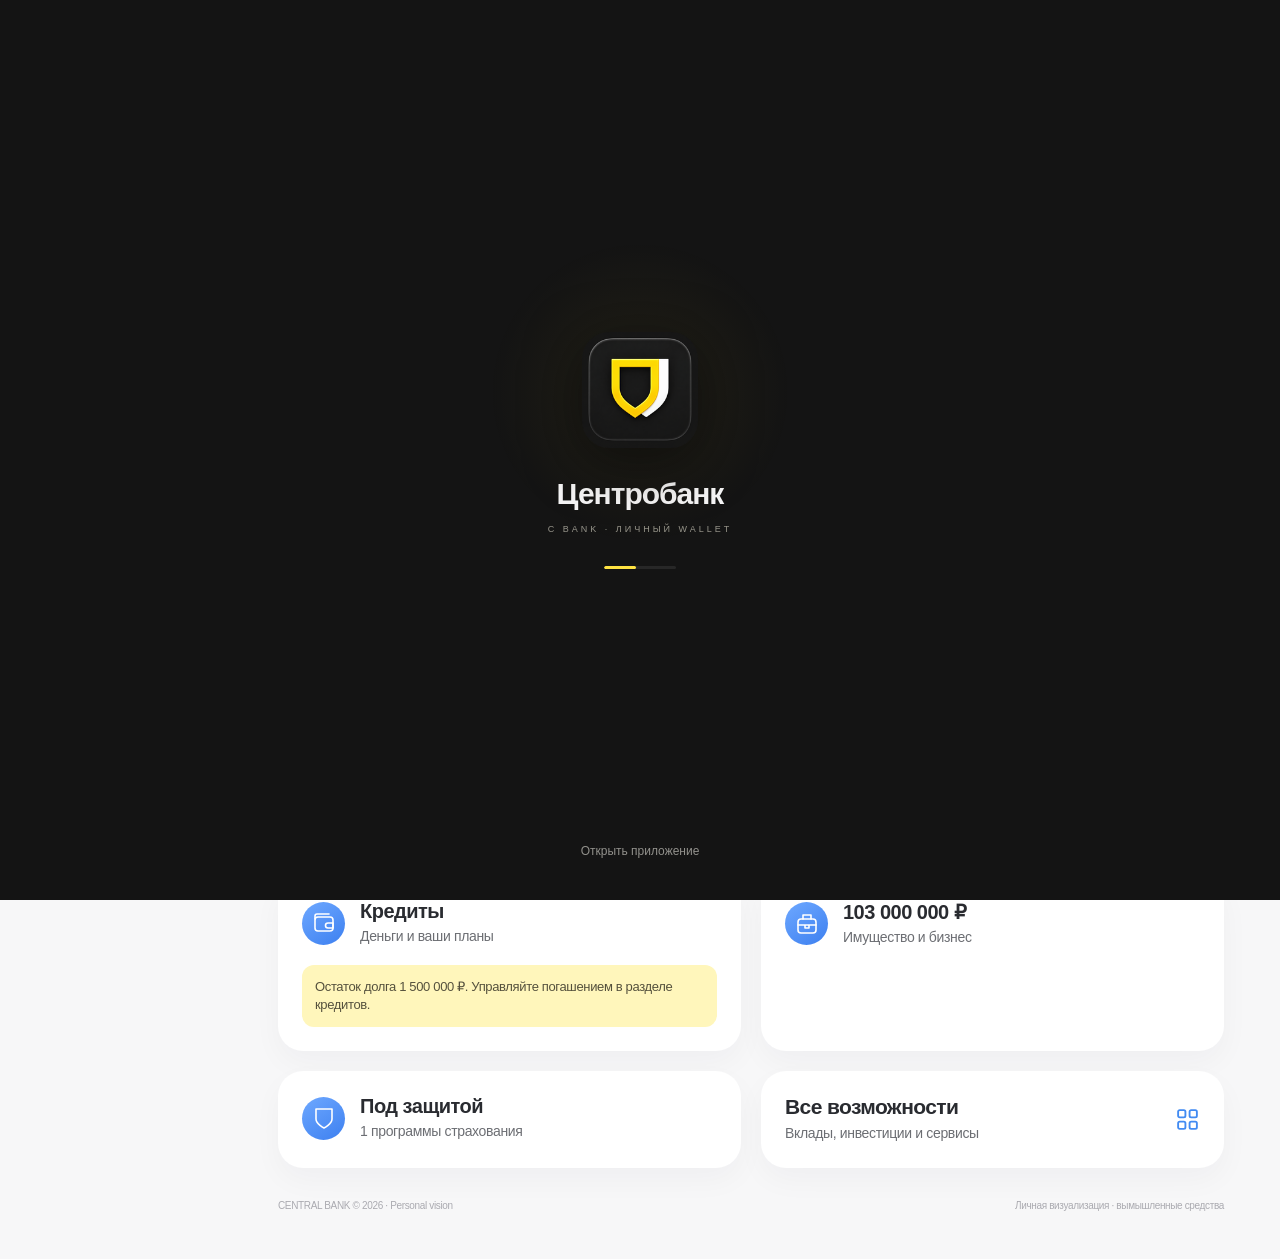
==== commit 986662fa: "Add animated welcome screen and prevent mobile input zoom" ====
--- a/central-bank/index.html
+++ b/central-bank/index.html
@@ -1,14 +1,15 @@
 <!doctype html>
 <html lang="ru">
 <head>
-<meta charset="UTF-8"><meta name="viewport" content="width=device-width, initial-scale=1"><meta name="theme-color" content="#f5f5f7">
+<meta charset="UTF-8"><meta name="viewport" content="width=device-width, initial-scale=1, maximum-scale=1, user-scalable=no, viewport-fit=cover"><meta name="theme-color" content="#f5f5f7">
 <title>CENTRAL BANK — личный капитал</title>
 <style>
 :root{--bg:#f5f5f7;--panel:#fff;--text:#1d1d1f;--muted:#86868b;--line:#e7e7eb;--blue:#007aff;--gold:#007aff;--green:#248a3d}*{box-sizing:border-box}html{scroll-behavior:smooth}body{margin:0;color:var(--text);background:var(--bg);font:14px -apple-system,BlinkMacSystemFont,"SF Pro Display","Helvetica Neue",Arial,sans-serif;-webkit-font-smoothing:antialiased;letter-spacing:-.025em}button,input,select{font:inherit}button,a{-webkit-tap-highlight-color:transparent}button{cursor:pointer;color:inherit}button:focus-visible,a:focus-visible,input:focus-visible,select:focus-visible{outline:3px solid #007aff80;outline-offset:4px}button{transition:background .2s,transform .2s}button:active{transform:scale(.97)}svg{display:block}.ui-icon{width:21px;height:21px;stroke:currentColor;stroke-width:1.7;fill:none;stroke-linecap:round;stroke-linejoin:round;flex-shrink:0}aside{position:fixed;inset:0 auto 0 0;width:222px;border-right:1px solid #dedee5;background:#eeeef1;padding:34px 22px;display:flex;flex-direction:column;z-index:2}.brand{display:flex;gap:10px;align-items:center;font-size:12px;letter-spacing:.02em;font-weight:750;line-height:1.3}.brand br{display:none}.mark{width:32px;height:32px;display:grid;place-items:center;border-radius:9px;color:#fff;background:#1d1d1f}.mark .ui-icon{width:20px}.private{margin:10px 0 54px 42px;color:var(--muted);font-size:10px;letter-spacing:.06em}.nav{display:grid;gap:7px}.nav a{display:flex;gap:12px;align-items:center;color:#6e6e73;text-decoration:none;padding:12px 14px;border-radius:9px;font-weight:550;font-size:13px}.nav a.active{background:#fff;color:#1d1d1f;box-shadow:0 2px 5px #00000005}.nav a:hover{background:#ffffff99}.nav a.active .ui-icon{color:var(--blue)}.aside-bottom{margin-top:auto;color:#99999f;font-size:11px;line-height:1.7}.main{max-width:1520px;margin-left:222px;padding:0 56px 30px}header{height:96px;display:flex;align-items:center;justify-content:space-between;border-bottom:1px solid var(--line)}.eyebrow{font-size:12px;font-weight:550;letter-spacing:.015em;color:var(--muted)}.header-label{color:#6e6e73}.profile{display:flex;align-items:center;gap:12px}.profile-name{font-size:12px;font-weight:600;letter-spacing:-.01em}.profile small{display:block;color:var(--muted);font-size:10px;font-weight:400;margin-top:4px}.avatar{width:37px;height:37px;display:grid;place-items:center;border-radius:50%;background:linear-gradient(140deg,#dadde5,#c2c8d3);color:#fff;font-size:12px;font-weight:600;border:2px solid #fff;box-shadow:0 1px 4px #0000000a}.intro{margin:35px 0 26px;display:flex;align-items:center;justify-content:space-between}h1{font-size:39px;letter-spacing:-1.8px;line-height:1.1;margin:0 0 10px;font-weight:700}p{margin:0;color:var(--muted);line-height:1.5}.intro p{font-size:13px}.badge{font-size:10px;font-weight:600;color:#6e6e73;background:#e9e9ed;padding:7px 10px;border-radius:6px;letter-spacing:.03em}.wealth{position:relative;padding:7px 0 27px}.wealth-top{display:flex;align-items:center;gap:8px}.icon-btn{background:transparent;border:0;padding:5px;color:#a0a0a6}.icon-btn .ui-icon{width:17px;height:17px}.total{font-size:clamp(36px,4vw,58px);font-weight:650;letter-spacing:-2.4px;line-height:1.15;margin:10px 0 17px;font-variant-numeric:tabular-nums}.wealth-footer{display:flex;align-items:center;justify-content:space-between;gap:15px}.gain{display:flex;align-items:center;gap:6px;font-size:11px;color:#248a3d}.gain .ui-icon{width:14px;height:14px}.rate{font-size:11px;color:#99999f}.section-title{display:flex;justify-content:space-between;align-items:center;margin:10px 0 17px}h2{font-size:21px;font-weight:650;letter-spacing:-.7px;margin:0}.text-button{display:flex;align-items:center;gap:5px;background:none;border:0;color:var(--blue);font-size:12px;padding:7px 0}.text-button .ui-icon{width:14px;height:14px}.cards{display:grid;grid-template-columns:1fr 1fr;gap:24px}.card{position:relative;isolation:isolate;overflow:hidden;aspect-ratio:1.65;padding:25px 28px 23px;border-radius:19px;color:#37373c;background:radial-gradient(ellipse at 30% 0%,#fff 0%,transparent 50%),linear-gradient(120deg,#dddfe3,#f4f4f5 48%,#bfc2ca);box-shadow:0 16px 25px -15px #575b6470,inset 0 0 0 1px #fff9;display:flex;flex-direction:column;transition:transform .35s,box-shadow .35s;min-width:0}.card:before{content:'';position:absolute;inset:0;z-index:-1;opacity:.15;pointer-events:none;background-image:url("data:image/svg+xml,%3Csvg xmlns='http://www.w3.org/2000/svg' width='150' height='150'%3E%3Cfilter id='n'%3E%3CfeTurbulence type='fractalNoise' baseFrequency='.8' numOctaves='3' stitchTiles='stitch'/%3E%3C/filter%3E%3Crect width='100%25' height='100%25' opacity='.4' filter='url(%23n)'/%3E%3C/svg%3E")}.card:after{content:'';position:absolute;inset:-100% -30%;z-index:-1;background:linear-gradient(115deg,transparent 46%,#ffffff50 50%,transparent 54%);transform:translateX(-22%);pointer-events:none}.card:hover{transform:translateY(-5px);box-shadow:0 24px 32px -18px #575b6470}.card.dark{color:#f5f5f7;background:radial-gradient(ellipse at 0% 0%,#505157,transparent 60%),linear-gradient(125deg,#2e2f34,#121316 70%,#34353b);box-shadow:0 16px 25px -15px #1118,inset 0 0 0 1px #ffffff20}.card-top{display:flex;justify-content:space-between;align-items:center;font-size:11px;letter-spacing:1.2px;font-weight:650}.currency{font-size:10px;font-weight:500;letter-spacing:.6px;border:1px solid #00000020;border-radius:5px;padding:5px 7px}.dark .currency{border-color:#ffffff30;color:#b8b8bf}.card-label{font-size:10px;color:#71717a;margin-top:27px}.dark .card-label{color:#aaaab1}.card-balance{font-size:clamp(23px,2.7vw,36px);font-weight:550;letter-spacing:-1.2px;margin-top:7px;font-variant-numeric:tabular-nums;white-space:nowrap}.card-number{font-size:10px;letter-spacing:2px;margin-top:13px;color:#7d7d86}.dark .card-number{color:#93939b}.card-bottom{display:flex;align-items:end;justify-content:space-between;margin-top:auto;padding-top:20px;gap:8px}.card-bottom>span{font-size:9px;letter-spacing:1.3px;font-weight:500}.network{width:58px;height:27px;flex-shrink:0}.network.visa{width:57px;height:23px;fill:#f5f5f7}.actions{display:grid;grid-template-columns:repeat(3,1fr);gap:12px;margin:25px 0 0}.action{border:0;background:#fff;border-radius:13px;display:flex;align-items:center;justify-content:center;gap:10px;padding:18px 12px;font-size:12px;font-weight:550;box-shadow:0 2px 8px #00000003}.action:hover{background:#eaf2ff}.action i{color:var(--blue);font-style:normal}.action .ui-icon{width:19px;height:19px}.lower{display:grid;grid-template-columns:1.1fr 1fr;gap:23px;margin-top:31px}.panel{background:var(--panel);border:1px solid #ededf0;border-radius:17px;padding:25px}.panel-heading{display:flex;align-items:center;justify-content:space-between;gap:14px;margin-bottom:24px}.panel h2{font-size:17px;letter-spacing:-.5px}.period{font-size:9px;letter-spacing:.02em;color:var(--muted)}.chart{width:100%;height:115px;display:block}.chart-labels{display:flex;justify-content:space-between;font-size:8px;color:#aaaab0;letter-spacing:.03em;margin-top:13px}.chart-note{font-size:10px;color:#aaaab0;margin-top:17px}.transaction{display:flex;gap:11px;align-items:center;padding:14px 0;border-top:1px solid #f0f0f2}.transaction:first-child{border:0;padding-top:0}.transaction:last-child{padding-bottom:0}.tx-icon{width:34px;height:34px;display:grid;place-items:center;border-radius:10px;background:#f2f5fa;color:var(--blue);flex-shrink:0}.tx-icon .ui-icon{width:17px;height:17px}.tx-name{font-size:12px;font-weight:550}.tx-date{font-size:10px;color:#a0a0a6;margin-top:5px}.tx-amount{margin-left:auto;font-size:12px;color:#248a3d;font-weight:500;white-space:nowrap}.empty{font-size:12px;color:#a0a0a6;max-width:260px;line-height:1.7;padding:10px 0}footer{display:flex;align-items:center;justify-content:space-between;gap:15px;margin-top:30px;font-size:10px;color:#aaaab0;line-height:1.6}dialog{border:1px solid #ffffff90;border-radius:24px;padding:30px;width:min(440px,calc(100% - 32px));color:var(--text);background:#fafafdf5;box-shadow:0 25px 100px #0003;backdrop-filter:blur(30px)}dialog::backdrop{background:#12152555;backdrop-filter:blur(7px)}dialog h2{font-size:24px;margin-bottom:12px}dialog p{font-size:12px;margin-bottom:23px}label{display:block;font-size:12px;font-weight:500;margin:17px 0 8px}input,select{width:100%;border:1px solid #dddde3;background:#fff;border-radius:10px;color:var(--text);padding:13px;min-height:46px}.dialog-actions{display:flex;gap:10px;margin-top:25px}.primary{flex:1;background:var(--blue);color:#fff;border:0;border-radius:10px;padding:14px 20px;font-weight:600}.secondary{background:#e9e9ee;border:0;border-radius:10px;padding:14px 20px}.error{font-size:12px;color:#d33a30;margin-top:12px}#toast{position:fixed;bottom:25px;left:50%;transform:translateX(-50%);padding:15px 24px;color:#fff;background:#242426ec;backdrop-filter:blur(20px);border-radius:30px;font-size:12px;box-shadow:0 8px 25px #0002;z-index:5;max-width:calc(100% - 30px);text-align:center}#toast:empty{display:none}section{scroll-margin-top:25px}@keyframes appear{from{opacity:0;transform:translateY(15px)}to{opacity:1;transform:translateY(0)}}.intro,.wealth,.cards,.lower{animation:appear .6s both}.cards{animation-delay:.1s}.lower{animation-delay:.2s}@media(min-width:1500px){.main{padding-left:80px;padding-right:80px}}@media(max-width:1100px){aside{width:190px;padding:30px 16px}.main{margin-left:190px;padding:0 30px 25px}.card{padding:21px;aspect-ratio:auto;min-height:230px}.card-balance{font-size:26px}.card-label{margin-top:22px}.lower{grid-template-columns:1fr}.brand{font-size:10px}.cards{gap:17px}.total{font-size:46px}}@media(max-width:700px){aside{position:static;width:auto;border:0;border-bottom:1px solid #e5e5ea;background:#f5f5f7;padding:18px 22px;flex-direction:row}.brand{font-size:11px;letter-spacing:.06em}.mark{width:28px;height:28px;border-radius:8px}.private,.nav,.aside-bottom{display:none}.main{margin:0;padding:0 22px 25px}header{height:76px}.header-label{font-size:10px}.profile-name{font-size:11px}.profile small{font-size:9px}.profile{gap:9px}.avatar{width:33px;height:33px;font-size:10px}.intro{margin:28px 0 23px}h1{font-size:34px;letter-spacing:-1.5px}.intro p{font-size:12px}.badge{font-size:8px;padding:6px 8px}.wealth{padding:0 0 24px}.total{font-size:40px;letter-spacing:-1.9px;margin:10px 0 14px}.wealth-footer{align-items:start;flex-direction:column;gap:9px}.gain,.rate{font-size:10px}.section-title{margin:7px 0 15px}h2{font-size:21px}.text-button{font-size:11px}.cards{grid-template-columns:1fr;gap:20px}.card{padding:25px 27px 23px;aspect-ratio:1.62;min-height:218px;border-radius:18px}.card-top{font-size:10px}.card-label{margin-top:23px;font-size:10px}.card-balance{font-size:32px}.card-number{margin-top:10px}.card-bottom{padding-top:20px}.card-bottom>span{font-size:9px}.actions{gap:8px;margin-top:22px}.action{flex-direction:column;gap:10px;padding:17px 5px;font-size:10px;border-radius:13px}.action .ui-icon{width:22px;height:22px}.lower{gap:16px;margin-top:26px}.panel{padding:23px;border-radius:17px}.panel-heading{margin-bottom:22px}.panel h2{font-size:17px}.period{font-size:8px}footer{flex-direction:column;gap:4px;align-items:start;margin-top:25px;font-size:9px}.empty{max-width:none}}@media(max-width:360px){.main{padding-left:16px;padding-right:16px}.total{font-size:35px}.card-balance{font-size:29px}.card{padding:23px}.profile-name{font-size:10px}.panel{padding:20px}}@media(prefers-reduced-motion:reduce){html{scroll-behavior:auto}*,*:before,*:after{animation:none!important;transition:none!important}}
 </style>
-<link rel="stylesheet" href="services.css?v=5"><link rel="stylesheet" href="experience.css?v=5">
-<link rel="stylesheet" href="features.css?v=5"><link rel="manifest" href="manifest.webmanifest?v=5"><link rel="apple-touch-icon" sizes="180x180" href="icons/icon-180.png?v=5"><link rel="icon" href="icons/icon-192.png?v=5"><meta name="apple-mobile-web-app-capable" content="yes"><meta name="apple-mobile-web-app-title" content="C Bank"><meta name="apple-mobile-web-app-status-bar-style" content="default"></head>
+<link rel="stylesheet" href="services.css?v=7"><link rel="stylesheet" href="experience.css?v=7">
+<link rel="stylesheet" href="features.css?v=7"><link rel="manifest" href="manifest.webmanifest?v=7"><link rel="apple-touch-icon" sizes="180x180" href="icons/shield-180.png?v=7"><link rel="icon" href="icons/shield-192.png?v=7"><meta name="apple-mobile-web-app-capable" content="yes"><meta name="apple-mobile-web-app-title" content="C Bank"><meta name="apple-mobile-web-app-status-bar-style" content="default"></head>
 <body>
+<dialog id="welcomeScreen" class="welcome-screen" open aria-label="Центробанк — приветствие"><div class="welcome-content" tabindex="-1" autofocus><div class="welcome-halo"></div><div class="welcome-shield"><img src="icons/shield-192.png?v=7" width="116" height="116" alt="Щит C Bank" fetchpriority="high"></div><h1 class="welcome-title">Центробанк</h1><div class="welcome-subtitle">C BANK · ЛИЧНЫЙ WALLET</div><div class="welcome-loader" aria-hidden="true"></div></div><button class="welcome-skip" type="button">Открыть приложение</button></dialog><script src="launch.js?v=7"></script>
 <aside><div><div class="brand"><span class="mark"><svg class="ui-icon" viewBox="0 0 24 24" aria-hidden="true"><path d="m3 8 9-5 9 5M4 21h16M6 10v7m6-7v7m6-7v7M3 8h18"/></svg></span><span>CENTRAL<br> BANK</span></div><div class="private">PRIVATE BANKING</div></div><nav class="nav" aria-label="Разделы банка"><a href="#overview" data-route="overview"><span aria-hidden="true">◈</span>Обзор</a><a href="#accounts" data-route="accounts"><span aria-hidden="true">▱</span>Счета и карты</a><a href="#payments" data-route="payments"><span aria-hidden="true">⇄</span>Переводы и платежи</a><a href="#deposits" data-route="deposits"><span aria-hidden="true">◷</span>Вклады</a><a href="#investments" data-route="investments"><span aria-hidden="true">↗</span>Инвестиции</a><a href="#assets" data-route="assets"><span aria-hidden="true">◇</span>Мои активы</a><a href="#loans" data-route="loans"><span aria-hidden="true">◴</span>Кредиты</a><a href="#insurance" data-route="insurance"><span aria-hidden="true">✓</span>Страхование</a><a href="#history" data-route="history"><span aria-hidden="true">↔</span>Все операции</a><a href="#settings" data-route="settings"><span aria-hidden="true">⚙</span>Настройки</a></nav><div class="aside-bottom">Central Private<br>Ваше личное пространство.</div></aside>
 <main class="main" id="overview">
 <header><div class="eyebrow header-label">Личный кабинет</div><div class="profile"><div class="profile-name">Марат Мнацаканян<small>Central Private</small></div><div class="avatar">ММ</div></div></header>
@@ -20,5 +21,5 @@
 </div><div id="homeDashboard"></div></div><div id="routePage" hidden></div><footer><span>CENTRAL BANK © <span id="year"></span> · Personal vision</span><span>Личная визуализация · вымышленные средства</span></footer>
 </main><nav id="bottomNav" aria-label="Основная навигация"></nav>
 <dialog id="modal"><form id="form"><h2 id="modalTitle"></h2><p id="modalDescription"></p><div id="fields"></div><div class="error" id="error" role="alert"></div><div class="dialog-actions"><button class="secondary" type="button" id="cancel">Отмена</button><button class="primary" type="submit">Сохранить</button></div></form></dialog><div id="toast" role="status"></div>
-<script src="vendor/jsQR.js?v=5"></script><script src="vendor/qrcode.js?v=5"></script><script src="app.js?v=5"></script><script src="features.js?v=5"></script>
+<script src="vendor/jsQR.js?v=7"></script><script src="vendor/qrcode.js?v=7"></script><script src="app.js?v=7"></script><script src="features.js?v=7"></script>
 </body></html>
--- a/central-bank/features.css
+++ b/central-bank/features.css
@@ -1 +1,3 @@
 .feature-title{display:flex;align-items:center;justify-content:space-between;margin:0 0 25px;gap:10px}.feature-title h1{font-size:19px;letter-spacing:-.4px;margin:0;text-align:center}.feature-title>a{color:#428bf2;font-size:34px;text-decoration:none;line-height:1;width:28px}.feature-title>span{width:28px;flex-shrink:0}.phone-progress{display:flex;gap:6px;margin-bottom:25px}.phone-progress span{height:4px;border-radius:4px;background:#e7eaf0;flex:1}.phone-progress .on{background:#428bf2}.feature-primary{display:block;width:100%;margin-top:22px;border-radius:13px}.transfer-person{text-align:center}.transfer-person .contact-avatar{margin:0 auto 18px;background:linear-gradient(135deg,#98baf9,#428bf2);width:65px;height:65px;font-size:27px}.transfer-person h2{margin-bottom:7px}.transfer-sum{display:block;font-size:34px;letter-spacing:-1.3px;margin:24px 0;overflow-wrap:anywhere}.transfer-check{width:68px;height:68px;background:#dcf7e5;color:#26a85c;border-radius:50%;display:grid;place-items:center;font-size:35px;margin:0 auto 22px}.details-tabs{display:flex;gap:10px;margin-bottom:22px}.details-tabs button{flex:1;background:#eaeef5;border:0;border-radius:13px;padding:13px;font-size:13px}.details-tabs .selected{background:#428bf2;color:#fff}.card-detail-number{font-size:23px;font-variant-numeric:tabular-nums;letter-spacing:1px;margin:25px 0;overflow-wrap:anywhere}.camera-stage{background:#181c24;border-radius:24px;overflow:hidden;position:relative;aspect-ratio:1;min-height:260px}.camera-stage video{position:absolute;inset:0;width:100%;height:100%;object-fit:cover}.camera-shade{position:absolute;inset:0;background:#0002}.camera-frame{position:absolute;inset:20%;border:1px solid #ffffff30;border-radius:16px;box-shadow:0 0 0 150px #0003}.camera-frame i{position:absolute;width:28px;height:28px;border:3px solid #fff}.camera-frame i:nth-child(1){top:-2px;left:-2px;border-right:0;border-bottom:0;border-radius:15px 0 0}.camera-frame i:nth-child(2){top:-2px;right:-2px;border-left:0;border-bottom:0;border-radius:0 15px 0 0}.camera-frame i:nth-child(3){bottom:-2px;left:-2px;border-right:0;border-top:0;border-radius:0 0 0 15px}.camera-frame i:nth-child(4){bottom:-2px;right:-2px;border-left:0;border-top:0;border-radius:0 0 15px}.camera-hint{position:absolute;bottom:7%;left:0;right:0;text-align:center;color:#fff;font-size:13px}.scan-status{font-size:12px;margin:17px 0;color:#7d8695;line-height:1.6}.scanner-actions{display:flex;gap:12px}.scanner-actions>*{flex:1;text-align:center}.image-picker{margin:0;display:grid;place-items:center;cursor:pointer}.image-picker input{position:absolute;width:1px;height:1px;opacity:0}textarea{font:inherit;resize:vertical;border:1px solid #dddde3;border-radius:12px;padding:13px;width:100%;background:#f8f9fb}.receive-qr{max-width:270px;margin:25px auto;background:white;padding:12px;border-radius:12px}.receive-qr svg{width:100%;height:auto}.qr-raw{overflow-wrap:anywhere;white-space:pre-wrap;font-size:12px!important;max-height:230px;overflow:auto;background:#f5f6f9;padding:15px;border-radius:12px}.install-logo{border-radius:20px;margin-bottom:18px}.install-steps{padding-left:22px;line-height:1.8;font-size:14px;color:#676e79}.install-steps li{margin:12px 0}@media(min-width:701px){.camera-stage{max-width:500px;margin:auto}.scanner-actions{max-width:500px;margin:auto}.scan-status{text-align:center}}@media(max-width:360px){.card-detail-number{font-size:19px}.transfer-sum{font-size:29px}.feature-title h1{font-size:17px}}
+html{-webkit-text-size-adjust:100%;text-size-adjust:100%}html,body{touch-action:pan-x pan-y}button,a,input,select,textarea,label{touch-action:pan-x pan-y}dialog.welcome-screen{position:fixed;inset:0;width:100vw;max-width:none;height:100dvh;max-height:none;margin:0;padding:0;border:0;border-radius:0;background:#141414;color:#fff;overflow:hidden;z-index:9999;box-shadow:none;backdrop-filter:none;transition:opacity .28s,transform .28s}.welcome-screen[open]{display:grid;place-items:center}.welcome-screen::backdrop{background:#141414;backdrop-filter:none}.welcome-content{text-align:center;position:relative;animation:welcome-enter .65s ease-out both;padding:30px}.welcome-halo{position:absolute;top:-70px;left:50%;transform:translateX(-50%);width:320px;height:320px;background:radial-gradient(circle,#f8d64c12,transparent 67%);pointer-events:none}.welcome-shield{position:relative;width:116px;height:116px;margin:0 auto 28px;animation:shield-arrive 1.5s cubic-bezier(.2,.7,.2,1) both}.welcome-shield img{display:block;width:100%;height:100%;border-radius:27px;box-shadow:0 12px 55px #0008}.welcome-shield:after{content:'';position:absolute;inset:0;border-radius:27px;background:linear-gradient(115deg,transparent 30%,#ffffff30 50%,transparent 70%);animation:shield-shine 1.6s ease-out both;pointer-events:none}.welcome-title{font-size:30px;font-weight:650;letter-spacing:-1px;margin:0 0 12px;line-height:1.2;color:#f5f5f7}.welcome-subtitle{font-size:9px;letter-spacing:3px;color:#96948a}.welcome-loader{width:72px;height:3px;overflow:hidden;border-radius:8px;background:#ffffff15;margin:32px auto 0}.welcome-loader:after{content:'';display:block;width:45%;height:100%;background:#ffe342;border-radius:8px;animation:welcome-progress 1.5s ease-in-out infinite}.welcome-skip{position:absolute;bottom:max(30px,env(safe-area-inset-bottom));left:50%;transform:translateX(-50%);border:0;background:transparent;color:#92918c;padding:12px 20px;font-size:12px}.welcome-skip:active{transform:translateX(-50%)}.welcome-screen.is-leaving{opacity:0;transform:scale(1.025)}@keyframes welcome-enter{from{opacity:0;transform:translateY(12px)}to{opacity:1;transform:translateY(0)}}@keyframes shield-arrive{0%{opacity:0;transform:scale(.84)}45%{opacity:1;transform:scale(1.035)}100%{opacity:1;transform:scale(1)}}@keyframes shield-shine{0%{opacity:0;transform:translateX(-70%)}35%{opacity:.6}100%{opacity:0;transform:translateX(70%)}}@keyframes welcome-progress{0%{transform:translateX(-110%)}100%{transform:translateX(330%)}}@media(max-width:700px){input,select,textarea,.toolbar select,.home-search,.recipient-input{font-size:16px!important}}@media(prefers-reduced-motion:reduce){.welcome-content,.welcome-shield,.welcome-shield:after,.welcome-loader:after{animation:none!important}.welcome-screen{transition:none}.welcome-loader:after{width:100%}}
+.welcome-content:focus{outline:none}
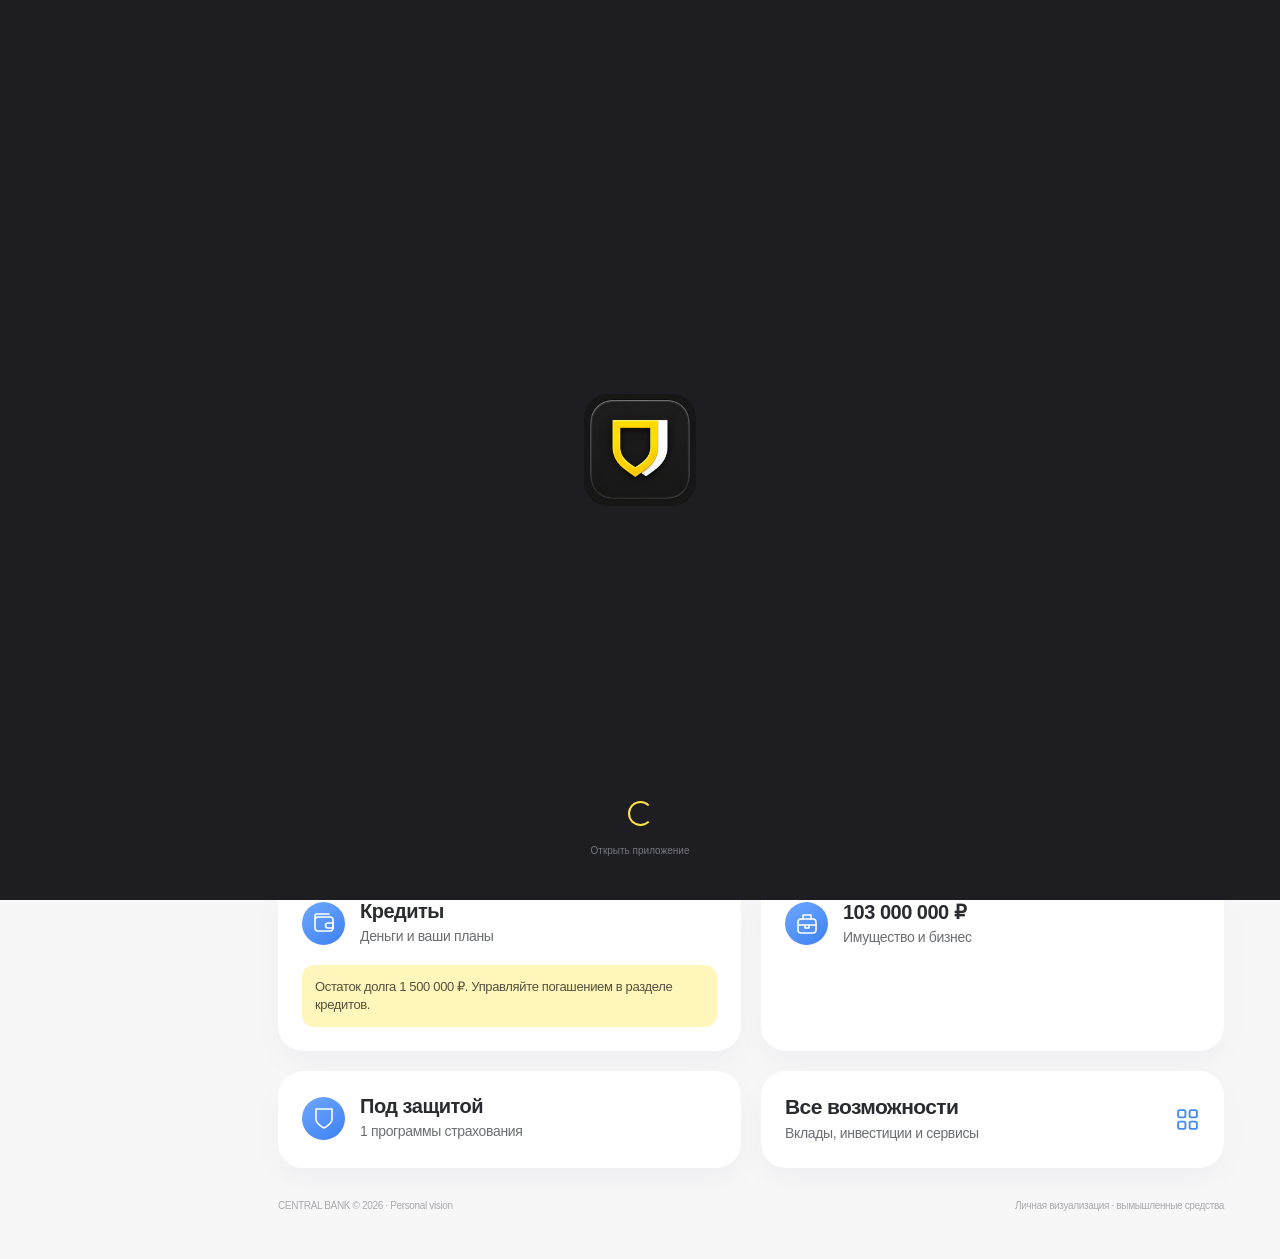
==== commit 7a7a4b2a: "Add rotating launch indicator and optional passkey app lock" ====
--- a/central-bank/index.html
+++ b/central-bank/index.html
@@ -6,10 +6,10 @@
 <style>
 :root{--bg:#f5f5f7;--panel:#fff;--text:#1d1d1f;--muted:#86868b;--line:#e7e7eb;--blue:#007aff;--gold:#007aff;--green:#248a3d}*{box-sizing:border-box}html{scroll-behavior:smooth}body{margin:0;color:var(--text);background:var(--bg);font:14px -apple-system,BlinkMacSystemFont,"SF Pro Display","Helvetica Neue",Arial,sans-serif;-webkit-font-smoothing:antialiased;letter-spacing:-.025em}button,input,select{font:inherit}button,a{-webkit-tap-highlight-color:transparent}button{cursor:pointer;color:inherit}button:focus-visible,a:focus-visible,input:focus-visible,select:focus-visible{outline:3px solid #007aff80;outline-offset:4px}button{transition:background .2s,transform .2s}button:active{transform:scale(.97)}svg{display:block}.ui-icon{width:21px;height:21px;stroke:currentColor;stroke-width:1.7;fill:none;stroke-linecap:round;stroke-linejoin:round;flex-shrink:0}aside{position:fixed;inset:0 auto 0 0;width:222px;border-right:1px solid #dedee5;background:#eeeef1;padding:34px 22px;display:flex;flex-direction:column;z-index:2}.brand{display:flex;gap:10px;align-items:center;font-size:12px;letter-spacing:.02em;font-weight:750;line-height:1.3}.brand br{display:none}.mark{width:32px;height:32px;display:grid;place-items:center;border-radius:9px;color:#fff;background:#1d1d1f}.mark .ui-icon{width:20px}.private{margin:10px 0 54px 42px;color:var(--muted);font-size:10px;letter-spacing:.06em}.nav{display:grid;gap:7px}.nav a{display:flex;gap:12px;align-items:center;color:#6e6e73;text-decoration:none;padding:12px 14px;border-radius:9px;font-weight:550;font-size:13px}.nav a.active{background:#fff;color:#1d1d1f;box-shadow:0 2px 5px #00000005}.nav a:hover{background:#ffffff99}.nav a.active .ui-icon{color:var(--blue)}.aside-bottom{margin-top:auto;color:#99999f;font-size:11px;line-height:1.7}.main{max-width:1520px;margin-left:222px;padding:0 56px 30px}header{height:96px;display:flex;align-items:center;justify-content:space-between;border-bottom:1px solid var(--line)}.eyebrow{font-size:12px;font-weight:550;letter-spacing:.015em;color:var(--muted)}.header-label{color:#6e6e73}.profile{display:flex;align-items:center;gap:12px}.profile-name{font-size:12px;font-weight:600;letter-spacing:-.01em}.profile small{display:block;color:var(--muted);font-size:10px;font-weight:400;margin-top:4px}.avatar{width:37px;height:37px;display:grid;place-items:center;border-radius:50%;background:linear-gradient(140deg,#dadde5,#c2c8d3);color:#fff;font-size:12px;font-weight:600;border:2px solid #fff;box-shadow:0 1px 4px #0000000a}.intro{margin:35px 0 26px;display:flex;align-items:center;justify-content:space-between}h1{font-size:39px;letter-spacing:-1.8px;line-height:1.1;margin:0 0 10px;font-weight:700}p{margin:0;color:var(--muted);line-height:1.5}.intro p{font-size:13px}.badge{font-size:10px;font-weight:600;color:#6e6e73;background:#e9e9ed;padding:7px 10px;border-radius:6px;letter-spacing:.03em}.wealth{position:relative;padding:7px 0 27px}.wealth-top{display:flex;align-items:center;gap:8px}.icon-btn{background:transparent;border:0;padding:5px;color:#a0a0a6}.icon-btn .ui-icon{width:17px;height:17px}.total{font-size:clamp(36px,4vw,58px);font-weight:650;letter-spacing:-2.4px;line-height:1.15;margin:10px 0 17px;font-variant-numeric:tabular-nums}.wealth-footer{display:flex;align-items:center;justify-content:space-between;gap:15px}.gain{display:flex;align-items:center;gap:6px;font-size:11px;color:#248a3d}.gain .ui-icon{width:14px;height:14px}.rate{font-size:11px;color:#99999f}.section-title{display:flex;justify-content:space-between;align-items:center;margin:10px 0 17px}h2{font-size:21px;font-weight:650;letter-spacing:-.7px;margin:0}.text-button{display:flex;align-items:center;gap:5px;background:none;border:0;color:var(--blue);font-size:12px;padding:7px 0}.text-button .ui-icon{width:14px;height:14px}.cards{display:grid;grid-template-columns:1fr 1fr;gap:24px}.card{position:relative;isolation:isolate;overflow:hidden;aspect-ratio:1.65;padding:25px 28px 23px;border-radius:19px;color:#37373c;background:radial-gradient(ellipse at 30% 0%,#fff 0%,transparent 50%),linear-gradient(120deg,#dddfe3,#f4f4f5 48%,#bfc2ca);box-shadow:0 16px 25px -15px #575b6470,inset 0 0 0 1px #fff9;display:flex;flex-direction:column;transition:transform .35s,box-shadow .35s;min-width:0}.card:before{content:'';position:absolute;inset:0;z-index:-1;opacity:.15;pointer-events:none;background-image:url("data:image/svg+xml,%3Csvg xmlns='http://www.w3.org/2000/svg' width='150' height='150'%3E%3Cfilter id='n'%3E%3CfeTurbulence type='fractalNoise' baseFrequency='.8' numOctaves='3' stitchTiles='stitch'/%3E%3C/filter%3E%3Crect width='100%25' height='100%25' opacity='.4' filter='url(%23n)'/%3E%3C/svg%3E")}.card:after{content:'';position:absolute;inset:-100% -30%;z-index:-1;background:linear-gradient(115deg,transparent 46%,#ffffff50 50%,transparent 54%);transform:translateX(-22%);pointer-events:none}.card:hover{transform:translateY(-5px);box-shadow:0 24px 32px -18px #575b6470}.card.dark{color:#f5f5f7;background:radial-gradient(ellipse at 0% 0%,#505157,transparent 60%),linear-gradient(125deg,#2e2f34,#121316 70%,#34353b);box-shadow:0 16px 25px -15px #1118,inset 0 0 0 1px #ffffff20}.card-top{display:flex;justify-content:space-between;align-items:center;font-size:11px;letter-spacing:1.2px;font-weight:650}.currency{font-size:10px;font-weight:500;letter-spacing:.6px;border:1px solid #00000020;border-radius:5px;padding:5px 7px}.dark .currency{border-color:#ffffff30;color:#b8b8bf}.card-label{font-size:10px;color:#71717a;margin-top:27px}.dark .card-label{color:#aaaab1}.card-balance{font-size:clamp(23px,2.7vw,36px);font-weight:550;letter-spacing:-1.2px;margin-top:7px;font-variant-numeric:tabular-nums;white-space:nowrap}.card-number{font-size:10px;letter-spacing:2px;margin-top:13px;color:#7d7d86}.dark .card-number{color:#93939b}.card-bottom{display:flex;align-items:end;justify-content:space-between;margin-top:auto;padding-top:20px;gap:8px}.card-bottom>span{font-size:9px;letter-spacing:1.3px;font-weight:500}.network{width:58px;height:27px;flex-shrink:0}.network.visa{width:57px;height:23px;fill:#f5f5f7}.actions{display:grid;grid-template-columns:repeat(3,1fr);gap:12px;margin:25px 0 0}.action{border:0;background:#fff;border-radius:13px;display:flex;align-items:center;justify-content:center;gap:10px;padding:18px 12px;font-size:12px;font-weight:550;box-shadow:0 2px 8px #00000003}.action:hover{background:#eaf2ff}.action i{color:var(--blue);font-style:normal}.action .ui-icon{width:19px;height:19px}.lower{display:grid;grid-template-columns:1.1fr 1fr;gap:23px;margin-top:31px}.panel{background:var(--panel);border:1px solid #ededf0;border-radius:17px;padding:25px}.panel-heading{display:flex;align-items:center;justify-content:space-between;gap:14px;margin-bottom:24px}.panel h2{font-size:17px;letter-spacing:-.5px}.period{font-size:9px;letter-spacing:.02em;color:var(--muted)}.chart{width:100%;height:115px;display:block}.chart-labels{display:flex;justify-content:space-between;font-size:8px;color:#aaaab0;letter-spacing:.03em;margin-top:13px}.chart-note{font-size:10px;color:#aaaab0;margin-top:17px}.transaction{display:flex;gap:11px;align-items:center;padding:14px 0;border-top:1px solid #f0f0f2}.transaction:first-child{border:0;padding-top:0}.transaction:last-child{padding-bottom:0}.tx-icon{width:34px;height:34px;display:grid;place-items:center;border-radius:10px;background:#f2f5fa;color:var(--blue);flex-shrink:0}.tx-icon .ui-icon{width:17px;height:17px}.tx-name{font-size:12px;font-weight:550}.tx-date{font-size:10px;color:#a0a0a6;margin-top:5px}.tx-amount{margin-left:auto;font-size:12px;color:#248a3d;font-weight:500;white-space:nowrap}.empty{font-size:12px;color:#a0a0a6;max-width:260px;line-height:1.7;padding:10px 0}footer{display:flex;align-items:center;justify-content:space-between;gap:15px;margin-top:30px;font-size:10px;color:#aaaab0;line-height:1.6}dialog{border:1px solid #ffffff90;border-radius:24px;padding:30px;width:min(440px,calc(100% - 32px));color:var(--text);background:#fafafdf5;box-shadow:0 25px 100px #0003;backdrop-filter:blur(30px)}dialog::backdrop{background:#12152555;backdrop-filter:blur(7px)}dialog h2{font-size:24px;margin-bottom:12px}dialog p{font-size:12px;margin-bottom:23px}label{display:block;font-size:12px;font-weight:500;margin:17px 0 8px}input,select{width:100%;border:1px solid #dddde3;background:#fff;border-radius:10px;color:var(--text);padding:13px;min-height:46px}.dialog-actions{display:flex;gap:10px;margin-top:25px}.primary{flex:1;background:var(--blue);color:#fff;border:0;border-radius:10px;padding:14px 20px;font-weight:600}.secondary{background:#e9e9ee;border:0;border-radius:10px;padding:14px 20px}.error{font-size:12px;color:#d33a30;margin-top:12px}#toast{position:fixed;bottom:25px;left:50%;transform:translateX(-50%);padding:15px 24px;color:#fff;background:#242426ec;backdrop-filter:blur(20px);border-radius:30px;font-size:12px;box-shadow:0 8px 25px #0002;z-index:5;max-width:calc(100% - 30px);text-align:center}#toast:empty{display:none}section{scroll-margin-top:25px}@keyframes appear{from{opacity:0;transform:translateY(15px)}to{opacity:1;transform:translateY(0)}}.intro,.wealth,.cards,.lower{animation:appear .6s both}.cards{animation-delay:.1s}.lower{animation-delay:.2s}@media(min-width:1500px){.main{padding-left:80px;padding-right:80px}}@media(max-width:1100px){aside{width:190px;padding:30px 16px}.main{margin-left:190px;padding:0 30px 25px}.card{padding:21px;aspect-ratio:auto;min-height:230px}.card-balance{font-size:26px}.card-label{margin-top:22px}.lower{grid-template-columns:1fr}.brand{font-size:10px}.cards{gap:17px}.total{font-size:46px}}@media(max-width:700px){aside{position:static;width:auto;border:0;border-bottom:1px solid #e5e5ea;background:#f5f5f7;padding:18px 22px;flex-direction:row}.brand{font-size:11px;letter-spacing:.06em}.mark{width:28px;height:28px;border-radius:8px}.private,.nav,.aside-bottom{display:none}.main{margin:0;padding:0 22px 25px}header{height:76px}.header-label{font-size:10px}.profile-name{font-size:11px}.profile small{font-size:9px}.profile{gap:9px}.avatar{width:33px;height:33px;font-size:10px}.intro{margin:28px 0 23px}h1{font-size:34px;letter-spacing:-1.5px}.intro p{font-size:12px}.badge{font-size:8px;padding:6px 8px}.wealth{padding:0 0 24px}.total{font-size:40px;letter-spacing:-1.9px;margin:10px 0 14px}.wealth-footer{align-items:start;flex-direction:column;gap:9px}.gain,.rate{font-size:10px}.section-title{margin:7px 0 15px}h2{font-size:21px}.text-button{font-size:11px}.cards{grid-template-columns:1fr;gap:20px}.card{padding:25px 27px 23px;aspect-ratio:1.62;min-height:218px;border-radius:18px}.card-top{font-size:10px}.card-label{margin-top:23px;font-size:10px}.card-balance{font-size:32px}.card-number{margin-top:10px}.card-bottom{padding-top:20px}.card-bottom>span{font-size:9px}.actions{gap:8px;margin-top:22px}.action{flex-direction:column;gap:10px;padding:17px 5px;font-size:10px;border-radius:13px}.action .ui-icon{width:22px;height:22px}.lower{gap:16px;margin-top:26px}.panel{padding:23px;border-radius:17px}.panel-heading{margin-bottom:22px}.panel h2{font-size:17px}.period{font-size:8px}footer{flex-direction:column;gap:4px;align-items:start;margin-top:25px;font-size:9px}.empty{max-width:none}}@media(max-width:360px){.main{padding-left:16px;padding-right:16px}.total{font-size:35px}.card-balance{font-size:29px}.card{padding:23px}.profile-name{font-size:10px}.panel{padding:20px}}@media(prefers-reduced-motion:reduce){html{scroll-behavior:auto}*,*:before,*:after{animation:none!important;transition:none!important}}
 </style>
-<link rel="stylesheet" href="services.css?v=7"><link rel="stylesheet" href="experience.css?v=7">
-<link rel="stylesheet" href="features.css?v=7"><link rel="manifest" href="manifest.webmanifest?v=7"><link rel="apple-touch-icon" sizes="180x180" href="icons/shield-180.png?v=7"><link rel="icon" href="icons/shield-192.png?v=7"><meta name="apple-mobile-web-app-capable" content="yes"><meta name="apple-mobile-web-app-title" content="C Bank"><meta name="apple-mobile-web-app-status-bar-style" content="default"></head>
+<link rel="stylesheet" href="services.css?v=11"><link rel="stylesheet" href="experience.css?v=11">
+<link rel="stylesheet" href="features.css?v=11"><link rel="manifest" href="manifest.webmanifest?v=11"><link rel="apple-touch-icon" sizes="180x180" href="icons/shield-180.png?v=11"><link rel="icon" href="icons/shield-192.png?v=11"><meta name="apple-mobile-web-app-capable" content="yes"><meta name="apple-mobile-web-app-title" content="C Bank"><meta name="apple-mobile-web-app-status-bar-style" content="default"></head>
 <body>
-<dialog id="welcomeScreen" class="welcome-screen" open aria-label="Центробанк — приветствие"><div class="welcome-content" tabindex="-1" autofocus><div class="welcome-halo"></div><div class="welcome-shield"><img src="icons/shield-192.png?v=7" width="116" height="116" alt="Щит C Bank" fetchpriority="high"></div><h1 class="welcome-title">Центробанк</h1><div class="welcome-subtitle">C BANK · ЛИЧНЫЙ WALLET</div><div class="welcome-loader" aria-hidden="true"></div></div><button class="welcome-skip" type="button">Открыть приложение</button></dialog><script src="launch.js?v=7"></script>
+<dialog id="welcomeScreen" class="welcome-screen" open aria-label="Центробанк — вход"><div class="welcome-content" tabindex="-1" autofocus><img class="welcome-center-shield" src="icons/shield-192.png?v=11" width="112" height="112" alt="Щит C Bank" fetchpriority="high"></div><div class="welcome-bottom"><div class="welcome-spinner" aria-hidden="true"></div><div id="welcomeAuth" hidden><button id="welcomeFace" type="button">Войти с Face ID / ключом</button><button id="welcomePinToggle" type="button">Ввести резервный код</button><form id="welcomePinForm" hidden><label for="welcomePin">Код входа</label><input id="welcomePin" type="password" inputmode="numeric" pattern="[0-9]{6}" minlength="6" maxlength="6" autocomplete="current-password" required><button type="submit">Открыть C Bank</button></form></div><p id="welcomeAuthMessage" role="status"></p><button class="welcome-skip" type="button">Открыть приложение</button></div></dialog><script src="launch.js?v=11"></script>
 <aside><div><div class="brand"><span class="mark"><svg class="ui-icon" viewBox="0 0 24 24" aria-hidden="true"><path d="m3 8 9-5 9 5M4 21h16M6 10v7m6-7v7m6-7v7M3 8h18"/></svg></span><span>CENTRAL<br> BANK</span></div><div class="private">PRIVATE BANKING</div></div><nav class="nav" aria-label="Разделы банка"><a href="#overview" data-route="overview"><span aria-hidden="true">◈</span>Обзор</a><a href="#accounts" data-route="accounts"><span aria-hidden="true">▱</span>Счета и карты</a><a href="#payments" data-route="payments"><span aria-hidden="true">⇄</span>Переводы и платежи</a><a href="#deposits" data-route="deposits"><span aria-hidden="true">◷</span>Вклады</a><a href="#investments" data-route="investments"><span aria-hidden="true">↗</span>Инвестиции</a><a href="#assets" data-route="assets"><span aria-hidden="true">◇</span>Мои активы</a><a href="#loans" data-route="loans"><span aria-hidden="true">◴</span>Кредиты</a><a href="#insurance" data-route="insurance"><span aria-hidden="true">✓</span>Страхование</a><a href="#history" data-route="history"><span aria-hidden="true">↔</span>Все операции</a><a href="#settings" data-route="settings"><span aria-hidden="true">⚙</span>Настройки</a></nav><div class="aside-bottom">Central Private<br>Ваше личное пространство.</div></aside>
 <main class="main" id="overview">
 <header><div class="eyebrow header-label">Личный кабинет</div><div class="profile"><div class="profile-name">Марат Мнацаканян<small>Central Private</small></div><div class="avatar">ММ</div></div></header>
@@ -21,5 +21,5 @@
 </div><div id="homeDashboard"></div></div><div id="routePage" hidden></div><footer><span>CENTRAL BANK © <span id="year"></span> · Personal vision</span><span>Личная визуализация · вымышленные средства</span></footer>
 </main><nav id="bottomNav" aria-label="Основная навигация"></nav>
 <dialog id="modal"><form id="form"><h2 id="modalTitle"></h2><p id="modalDescription"></p><div id="fields"></div><div class="error" id="error" role="alert"></div><div class="dialog-actions"><button class="secondary" type="button" id="cancel">Отмена</button><button class="primary" type="submit">Сохранить</button></div></form></dialog><div id="toast" role="status"></div>
-<script src="vendor/jsQR.js?v=7"></script><script src="vendor/qrcode.js?v=7"></script><script src="app.js?v=7"></script><script src="features.js?v=7"></script>
+<script src="vendor/jsQR.js?v=11"></script><script src="vendor/qrcode.js?v=11"></script><script src="app.js?v=11"></script><script src="features.js?v=11"></script><script src="pay.js?v=11"></script><script src="auth-ui.js?v=11"></script>
 </body></html>
--- a/central-bank/features.css
+++ b/central-bank/features.css
@@ -1,3 +1,8 @@
 .feature-title{display:flex;align-items:center;justify-content:space-between;margin:0 0 25px;gap:10px}.feature-title h1{font-size:19px;letter-spacing:-.4px;margin:0;text-align:center}.feature-title>a{color:#428bf2;font-size:34px;text-decoration:none;line-height:1;width:28px}.feature-title>span{width:28px;flex-shrink:0}.phone-progress{display:flex;gap:6px;margin-bottom:25px}.phone-progress span{height:4px;border-radius:4px;background:#e7eaf0;flex:1}.phone-progress .on{background:#428bf2}.feature-primary{display:block;width:100%;margin-top:22px;border-radius:13px}.transfer-person{text-align:center}.transfer-person .contact-avatar{margin:0 auto 18px;background:linear-gradient(135deg,#98baf9,#428bf2);width:65px;height:65px;font-size:27px}.transfer-person h2{margin-bottom:7px}.transfer-sum{display:block;font-size:34px;letter-spacing:-1.3px;margin:24px 0;overflow-wrap:anywhere}.transfer-check{width:68px;height:68px;background:#dcf7e5;color:#26a85c;border-radius:50%;display:grid;place-items:center;font-size:35px;margin:0 auto 22px}.details-tabs{display:flex;gap:10px;margin-bottom:22px}.details-tabs button{flex:1;background:#eaeef5;border:0;border-radius:13px;padding:13px;font-size:13px}.details-tabs .selected{background:#428bf2;color:#fff}.card-detail-number{font-size:23px;font-variant-numeric:tabular-nums;letter-spacing:1px;margin:25px 0;overflow-wrap:anywhere}.camera-stage{background:#181c24;border-radius:24px;overflow:hidden;position:relative;aspect-ratio:1;min-height:260px}.camera-stage video{position:absolute;inset:0;width:100%;height:100%;object-fit:cover}.camera-shade{position:absolute;inset:0;background:#0002}.camera-frame{position:absolute;inset:20%;border:1px solid #ffffff30;border-radius:16px;box-shadow:0 0 0 150px #0003}.camera-frame i{position:absolute;width:28px;height:28px;border:3px solid #fff}.camera-frame i:nth-child(1){top:-2px;left:-2px;border-right:0;border-bottom:0;border-radius:15px 0 0}.camera-frame i:nth-child(2){top:-2px;right:-2px;border-left:0;border-bottom:0;border-radius:0 15px 0 0}.camera-frame i:nth-child(3){bottom:-2px;left:-2px;border-right:0;border-top:0;border-radius:0 0 0 15px}.camera-frame i:nth-child(4){bottom:-2px;right:-2px;border-left:0;border-top:0;border-radius:0 0 15px}.camera-hint{position:absolute;bottom:7%;left:0;right:0;text-align:center;color:#fff;font-size:13px}.scan-status{font-size:12px;margin:17px 0;color:#7d8695;line-height:1.6}.scanner-actions{display:flex;gap:12px}.scanner-actions>*{flex:1;text-align:center}.image-picker{margin:0;display:grid;place-items:center;cursor:pointer}.image-picker input{position:absolute;width:1px;height:1px;opacity:0}textarea{font:inherit;resize:vertical;border:1px solid #dddde3;border-radius:12px;padding:13px;width:100%;background:#f8f9fb}.receive-qr{max-width:270px;margin:25px auto;background:white;padding:12px;border-radius:12px}.receive-qr svg{width:100%;height:auto}.qr-raw{overflow-wrap:anywhere;white-space:pre-wrap;font-size:12px!important;max-height:230px;overflow:auto;background:#f5f6f9;padding:15px;border-radius:12px}.install-logo{border-radius:20px;margin-bottom:18px}.install-steps{padding-left:22px;line-height:1.8;font-size:14px;color:#676e79}.install-steps li{margin:12px 0}@media(min-width:701px){.camera-stage{max-width:500px;margin:auto}.scanner-actions{max-width:500px;margin:auto}.scan-status{text-align:center}}@media(max-width:360px){.card-detail-number{font-size:19px}.transfer-sum{font-size:29px}.feature-title h1{font-size:17px}}
 html{-webkit-text-size-adjust:100%;text-size-adjust:100%}html,body{touch-action:pan-x pan-y}button,a,input,select,textarea,label{touch-action:pan-x pan-y}dialog.welcome-screen{position:fixed;inset:0;width:100vw;max-width:none;height:100dvh;max-height:none;margin:0;padding:0;border:0;border-radius:0;background:#141414;color:#fff;overflow:hidden;z-index:9999;box-shadow:none;backdrop-filter:none;transition:opacity .28s,transform .28s}.welcome-screen[open]{display:grid;place-items:center}.welcome-screen::backdrop{background:#141414;backdrop-filter:none}.welcome-content{text-align:center;position:relative;animation:welcome-enter .65s ease-out both;padding:30px}.welcome-halo{position:absolute;top:-70px;left:50%;transform:translateX(-50%);width:320px;height:320px;background:radial-gradient(circle,#f8d64c12,transparent 67%);pointer-events:none}.welcome-shield{position:relative;width:116px;height:116px;margin:0 auto 28px;animation:shield-arrive 1.5s cubic-bezier(.2,.7,.2,1) both}.welcome-shield img{display:block;width:100%;height:100%;border-radius:27px;box-shadow:0 12px 55px #0008}.welcome-shield:after{content:'';position:absolute;inset:0;border-radius:27px;background:linear-gradient(115deg,transparent 30%,#ffffff30 50%,transparent 70%);animation:shield-shine 1.6s ease-out both;pointer-events:none}.welcome-title{font-size:30px;font-weight:650;letter-spacing:-1px;margin:0 0 12px;line-height:1.2;color:#f5f5f7}.welcome-subtitle{font-size:9px;letter-spacing:3px;color:#96948a}.welcome-loader{width:72px;height:3px;overflow:hidden;border-radius:8px;background:#ffffff15;margin:32px auto 0}.welcome-loader:after{content:'';display:block;width:45%;height:100%;background:#ffe342;border-radius:8px;animation:welcome-progress 1.5s ease-in-out infinite}.welcome-skip{position:absolute;bottom:max(30px,env(safe-area-inset-bottom));left:50%;transform:translateX(-50%);border:0;background:transparent;color:#92918c;padding:12px 20px;font-size:12px}.welcome-skip:active{transform:translateX(-50%)}.welcome-screen.is-leaving{opacity:0;transform:scale(1.025)}@keyframes welcome-enter{from{opacity:0;transform:translateY(12px)}to{opacity:1;transform:translateY(0)}}@keyframes shield-arrive{0%{opacity:0;transform:scale(.84)}45%{opacity:1;transform:scale(1.035)}100%{opacity:1;transform:scale(1)}}@keyframes shield-shine{0%{opacity:0;transform:translateX(-70%)}35%{opacity:.6}100%{opacity:0;transform:translateX(70%)}}@keyframes welcome-progress{0%{transform:translateX(-110%)}100%{transform:translateX(330%)}}@media(max-width:700px){input,select,textarea,.toolbar select,.home-search,.recipient-input{font-size:16px!important}}@media(prefers-reduced-motion:reduce){.welcome-content,.welcome-shield,.welcome-shield:after,.welcome-loader:after{animation:none!important}.welcome-screen{transition:none}.welcome-loader:after{width:100%}}
 .welcome-content:focus{outline:none}
+body.pay-mode{background:#111214;color:#fff}.pay-mode aside,.pay-mode header,.pay-mode footer,.pay-mode #bottomNav{display:none!important}.pay-mode .main{margin:0;max-width:none;padding:0}.pay-mode #routePage{margin:0}.pay-screen{min-height:100dvh;max-width:850px;margin:auto;display:flex;flex-direction:column;padding:max(23px,env(safe-area-inset-top)) 30px max(21px,env(safe-area-inset-bottom));background:radial-gradient(ellipse at 50% 35%,#24272d 0%,#111214 75%)}.pay-top{display:flex;align-items:center;justify-content:space-between;font-size:18px;font-weight:600;letter-spacing:-.4px}.pay-top>a{width:34px;height:34px;border-radius:50%;background:#ffffff10;display:grid;place-items:center;color:#ddd;text-decoration:none;font-size:25px;font-weight:400}.pay-top-lock{width:34px;display:grid;place-items:center;color:#92959d}.pay-top-lock .ref-icon{width:21px;height:21px}.pay-intro{text-align:center;margin:30px 0 25px}.pay-intro h1{font-size:28px;letter-spacing:-.9px;font-weight:600;margin-bottom:8px;color:#fff}.pay-intro p{font-size:13px;color:#92969f}.pay-deck{display:grid;grid-template-columns:1fr 1fr;gap:20px}.pay-card{position:relative;display:flex;flex-direction:column;align-items:stretch;text-align:left;min-width:0;width:100%;height:207px;border-radius:19px;padding:23px;color:#f1f2f4;border:2px solid transparent;overflow:hidden;background:radial-gradient(ellipse at 5% 0%,#565861,transparent 65%),linear-gradient(125deg,#24262e,#14151a);box-shadow:0 15px 28px #0004;transition:transform .25s,opacity .25s,border-color .25s;opacity:.58;transform:scale(.97)}.pay-card.silver{background:radial-gradient(ellipse at 30% 0%,#fff,transparent 55%),linear-gradient(120deg,#c0c5d0,#f3f3f6 50%,#9ba2ae);color:#333945}.pay-card:before{content:'';position:absolute;inset:0;background:linear-gradient(110deg,transparent 35%,#ffffff0c 48%,transparent 62%);pointer-events:none}.pay-card.selected{opacity:1;border-color:#e3e7f5;transform:scale(1);box-shadow:0 0 0 4px #ffffff09,0 20px 30px #0005}.pay-card:disabled{cursor:default}.pay-card-top{display:flex;justify-content:space-between;align-items:center;font-size:11px;letter-spacing:1.4px;font-weight:600}.pay-card-type{font-size:9px;opacity:.6}.pay-card-amount{font-size:29px;letter-spacing:-1px;margin-top:26px;font-weight:550;font-variant-numeric:tabular-nums;overflow-wrap:anywhere}.pay-card-digits{font-size:10px;letter-spacing:2px;opacity:.55;margin-top:10px}.pay-card-bottom{display:flex;align-items:end;justify-content:space-between;margin-top:auto;gap:10px}.pay-card-bottom>span:first-child{font-size:8px;letter-spacing:1px}.pay-visa{font-size:23px;font-style:italic;font-weight:800;letter-spacing:-1.5px}.pay-master{display:flex;padding-right:3px}.pay-master i{width:23px;height:23px;border-radius:50%;background:#eb393f}.pay-master i+i{background:#ffb237;margin-left:-8px;opacity:.95}.pay-selected-dot{position:absolute;right:12px;bottom:51px;width:17px;height:17px;border:1px solid #ffffff70;border-radius:50%;font-size:10px;display:grid;place-items:center;color:#fff;background:#30333b}.pay-card.silver .pay-selected-dot{background:#4b5361}.pay-frozen{position:absolute;inset:auto 0 0;background:#353842e8;color:#eee;padding:8px 0;text-align:center;font-size:11px}.pay-status{font-size:13px;color:#aeb4c0;text-align:center;margin:24px 0 18px;min-height:20px;line-height:1.5}.pay-controls{display:flex;flex-direction:column;align-items:center;margin:15px 0 0;padding-top:20px;flex:1;justify-content:end}.nfc-orbit{position:relative;width:96px;height:96px;display:grid;place-items:center;isolation:isolate}.nfc-button{position:relative;width:88px;height:88px;display:flex;flex-direction:column;align-items:center;justify-content:center;gap:4px;border:0;border-radius:50%;background:#f4f5f8;color:#24262b;box-shadow:0 6px 35px #0007,inset 0 1px 0 white;transition:background .3s,color .3s,transform .2s}.nfc-button>.ref-icon{width:34px;height:34px;stroke-width:1.7}.nfc-button>span{font-size:11px;font-weight:650;letter-spacing:.5px}.nfc-button:disabled{cursor:default}.nfc-wave{position:absolute;inset:0;border:1px solid #bdcee080;border-radius:50%;opacity:0;z-index:-1}.pay-waiting .nfc-wave{animation:nfc-pulse 1.3s ease-out infinite}.pay-waiting .nfc-wave:nth-child(2){animation-delay:.35s}.pay-waiting .nfc-wave:nth-child(3){animation-delay:.7s}.pay-waiting .nfc-button{background:#dce7fa;animation:nfc-breathe .7s ease-in-out infinite alternate}.pay-control-caption{font-size:12px;color:#858b97;text-align:center;margin-top:18px}.pay-done .nfc-button{background:#48c779;color:#fff;box-shadow:0 0 0 6px #48c77912,0 0 35px #48c77915}.pay-done .pay-status{color:#7dcda0}.pay-check{width:34px;height:34px;fill:none;stroke:#fff;stroke-width:2.6;stroke-linecap:round;stroke-linejoin:round}.pay-check path{stroke-dasharray:45;stroke-dashoffset:45;animation:nfc-check .4s .05s ease-out forwards}.pay-simulation{font-size:10px;line-height:1.6;color:#666d7a;text-align:center;margin:30px 0 0}.pay-mode #toast{bottom:20px}.pay-mode .welcome-screen{color:#fff}@keyframes nfc-pulse{0%{opacity:.6;transform:scale(1)}100%{opacity:0;transform:scale(1.9)}}@keyframes nfc-breathe{from{box-shadow:0 0 0 0 #b8ccff22}to{box-shadow:0 0 0 7px #b8ccff15}}@keyframes nfc-check{to{stroke-dashoffset:0}}@media(max-width:700px){.pay-screen{padding:max(18px,env(safe-area-inset-top)) 24px max(18px,env(safe-area-inset-bottom))}.pay-intro{margin:24px 0 22px}.pay-intro h1{font-size:25px}.pay-intro p{font-size:12px}.pay-deck{grid-template-columns:1fr;gap:14px;max-width:370px;width:100%;margin:auto}.pay-card{height:154px;padding:18px 21px;border-radius:17px}.pay-card-top{font-size:10px;letter-spacing:1px}.pay-card-type{font-size:8px}.pay-card-amount{font-size:26px;margin-top:15px}.pay-card-digits{font-size:9px;margin-top:6px}.pay-card-bottom>span:first-child{font-size:7px}.pay-visa{font-size:21px}.pay-master i{width:20px;height:20px}.pay-selected-dot{bottom:42px;width:16px;height:16px}.pay-status{font-size:12px;margin:20px 0 10px}.pay-controls{padding-top:12px;margin-top:12px}.nfc-orbit{width:90px;height:90px}.nfc-button{width:82px;height:82px}.pay-control-caption{font-size:11px;margin-top:13px}.pay-simulation{font-size:9px;margin-top:23px}.pay-top{font-size:17px}}@media(max-height:740px) and (max-width:700px){.pay-screen{padding-top:13px;padding-bottom:13px}.pay-intro{margin:17px 0}.pay-intro h1{font-size:23px}.pay-card{height:139px;padding:15px 18px}.pay-card-amount{margin-top:11px;font-size:24px}.pay-deck{gap:12px}.pay-status{margin:16px 0 7px}.pay-controls{margin-top:8px;padding-top:8px}.pay-simulation{margin-top:17px}}@media(prefers-reduced-motion:reduce){.pay-card,.nfc-button{transition:none}.pay-waiting .nfc-wave,.pay-waiting .nfc-button{animation:none}.pay-check path{animation:none;stroke-dashoffset:0}}
+.pay-amount-block{width:100%;max-width:370px;margin:23px auto 0;text-align:center}.pay-amount-block>label{display:block;font-size:11px;color:#9ca3b0;margin:0 0 9px;font-weight:400}.pay-amount-input{display:flex;align-items:center;gap:12px;padding:0 18px;background:#ffffff08;border:1px solid #ffffff20;border-radius:14px;min-height:56px}.pay-amount-input input{width:100%;min-width:0;border:0;padding:10px 0;background:transparent;color:#fff;border-radius:0;font-size:26px!important;font-weight:550;letter-spacing:-.7px;text-align:right;outline-offset:1px;font-variant-numeric:tabular-nums}.pay-amount-input input::placeholder{color:#5e6471}.pay-amount-input>span{color:#bbc2cf;font-size:24px;min-width:20px;text-align:left}.pay-amount-input:focus-within{border-color:#97b6ef;box-shadow:0 0 0 3px #648dda12}.pay-amount-error{min-height:0;font-size:11px;color:#efa5a0;line-height:1.5;margin-top:6px}.pay-amount-error:empty{display:none}.pay-edit-amount{border:0;background:none;color:#9dbeff;font-size:11px;padding:8px}.nfc-button:disabled{opacity:.42}.pay-waiting .nfc-button:disabled{opacity:1}.pay-amount-block+.pay-status{margin-top:14px}.pay-amount-input input[readonly]{color:#dbe0e9}@media(max-height:740px) and (max-width:700px){.pay-intro{margin:12px 0}.pay-intro h1{font-size:21px}.pay-intro p{font-size:11px}.pay-card{height:118px;padding:12px 16px}.pay-card-amount{font-size:22px;margin-top:8px}.pay-card-digits{margin-top:4px}.pay-card-bottom>span:first-child{font-size:6px}.pay-visa{font-size:19px}.pay-master i{width:17px;height:17px}.pay-selected-dot{bottom:34px}.pay-amount-block{margin-top:15px}.pay-amount-input{min-height:49px}.pay-amount-input input{font-size:23px!important}.pay-status{margin-bottom:5px}.pay-controls{padding-top:5px;margin-top:5px}.nfc-orbit{height:80px;width:80px}.nfc-button{width:74px;height:74px}.pay-control-caption{margin-top:10px}.pay-simulation{margin-top:14px}}
+.pay-amount-input input:focus-visible{outline:none}
+.pay-done .nfc-button:disabled{opacity:1}
+dialog.welcome-screen{background:#1d1d22}.welcome-screen::backdrop{background:#1d1d22}.welcome-screen .welcome-content{padding:0;animation:none;position:absolute;top:50%;left:50%;transform:translate(-50%,-50%)}.welcome-center-shield{display:block;width:112px;height:112px;object-fit:cover;border-radius:24px}.welcome-bottom{position:absolute;bottom:max(35px,env(safe-area-inset-bottom));left:20px;right:20px;text-align:center;max-height:45dvh;overflow:auto}.welcome-spinner{margin:0 auto;width:25px;height:25px;border:2px solid transparent;border-top-color:#ffe342;border-left-color:#ffe342;border-bottom-color:#ffe342;border-radius:50%;animation:welcome-spin .85s linear infinite}.welcome-screen .welcome-skip{position:static;transform:none;display:block;margin:10px auto 0;font-size:10px;color:#777780;padding:9px 15px}.welcome-screen .welcome-skip:active{transform:none}.welcome-screen.auth-locked .welcome-spinner{display:none}.welcome-screen.auth-pending .welcome-spinner{display:block}.welcome-screen.auth-success .welcome-spinner{display:block;border-color:#83ed9a;animation:none}.welcome-screen.auth-success .welcome-spinner:after{content:'✓';color:#83ed9a;font-size:17px;line-height:21px}.welcome-bottom p{color:#b6b6c2;font-size:12px;line-height:1.5;max-width:340px;margin:12px auto 0}.welcome-bottom p:empty{display:none}#welcomeAuth>button,#welcomePinForm>button{display:block;margin:12px auto 0;border:0;border-radius:13px;padding:13px 18px;color:#171719;background:#ffe342;font-size:13px;font-weight:550;min-width:200px}#welcomeAuth>#welcomePinToggle{background:transparent;color:#b9bac4;font-size:12px}#welcomePinForm{max-width:240px;margin:12px auto 0}#welcomePinForm label{font-size:12px;color:#b9bac4}#welcomePin{background:#303036;color:white;letter-spacing:10px;text-align:center;border-color:#44444f;font-size:20px}#welcomeAuth[hidden],.welcome-screen .welcome-skip[hidden]{display:none!important}@keyframes welcome-spin{to{transform:rotate(360deg)}}@media(prefers-reduced-motion:reduce){.welcome-spinner{animation:none}}
